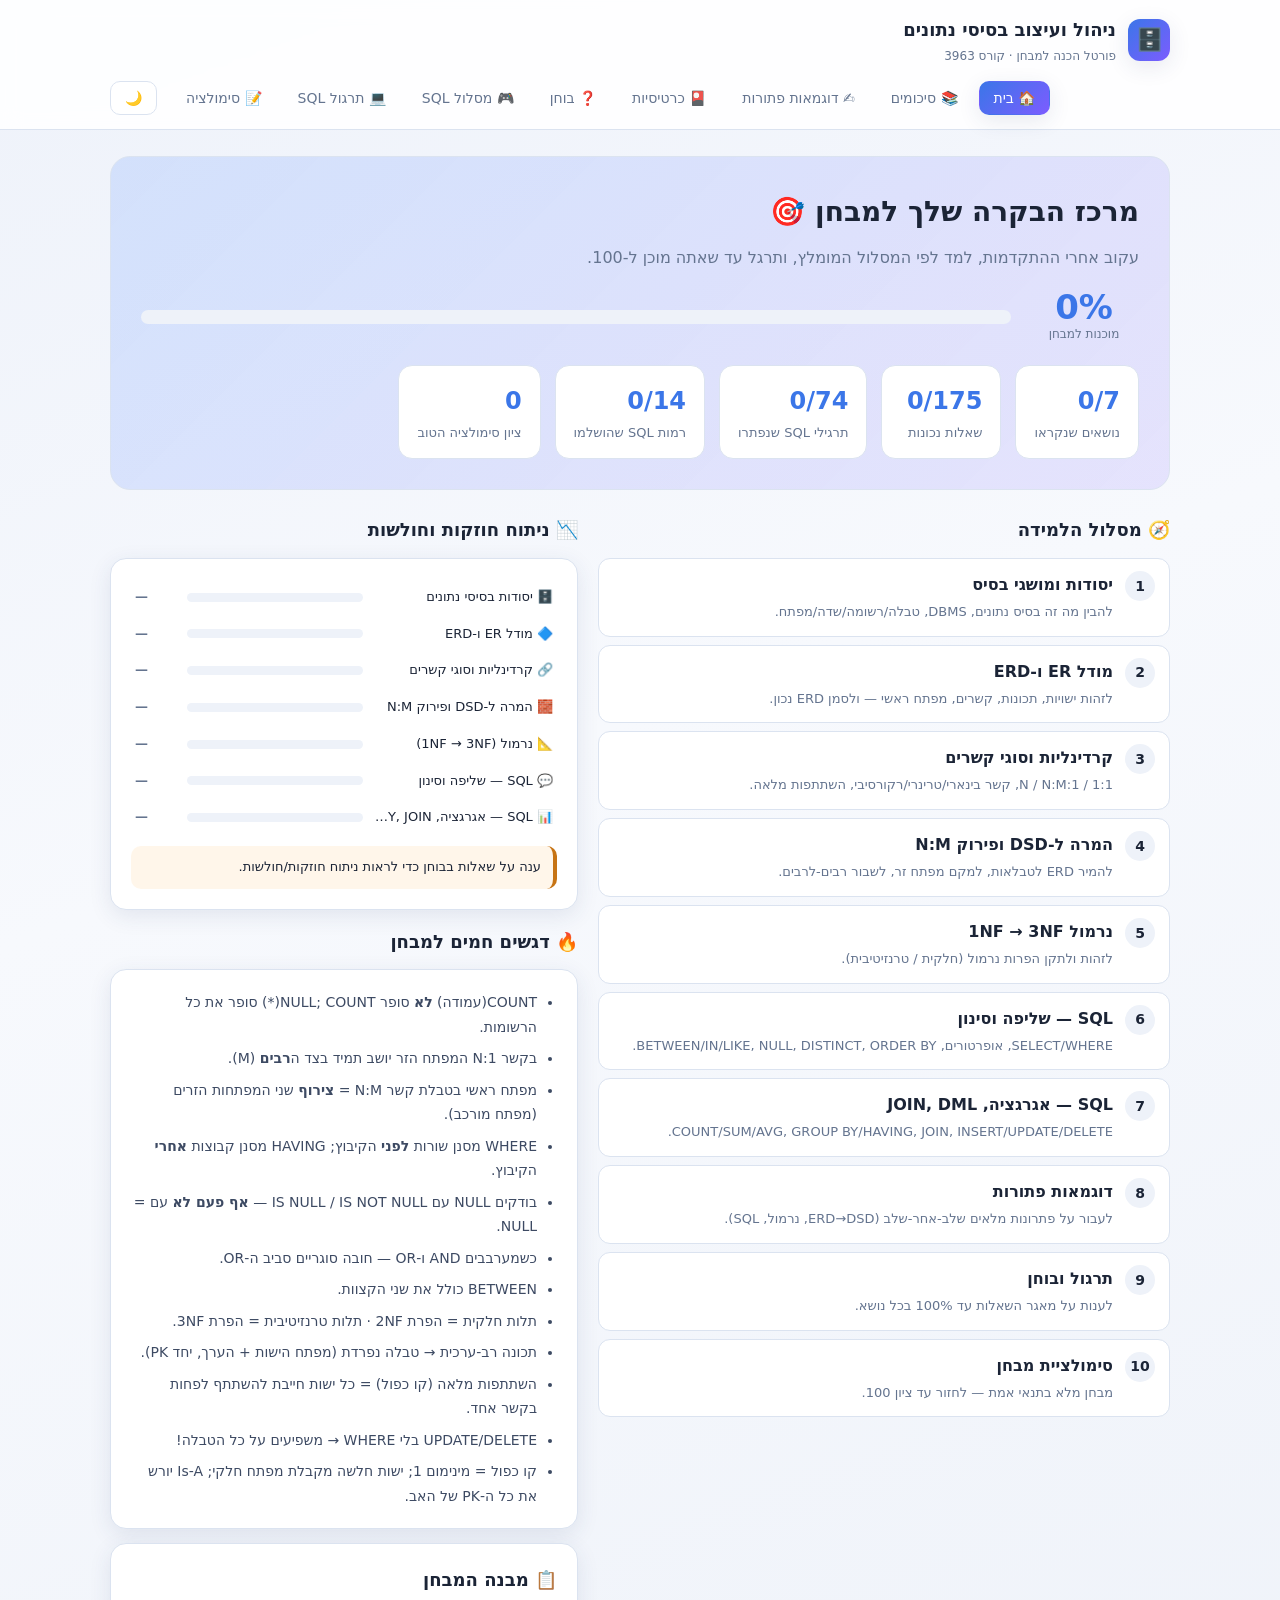
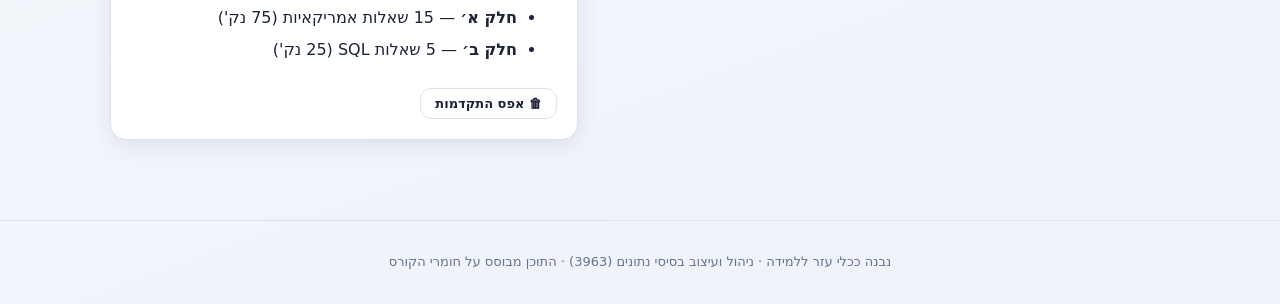
==== index.html @ 431b541e "הצגת פתרונות SQL חלופיים תקינים בכל מסך (תרגול, מסלול-למידה, בחינת רמה, וסימולציית מבחן)" ====
﻿<!DOCTYPE html>
<html lang="he" dir="rtl">
<head>
  <meta charset="UTF-8">
  <meta name="viewport" content="width=device-width, initial-scale=1.0">
  <title>פורטל מבחן · ניהול ועיצוב בסיסי נתונים</title>
  <link rel="stylesheet" href="css/styles.css?v=16">
</head>
<body>

<header class="top">
  <div class="top-inner">
    <div class="brand">
      <div class="logo">🗄️</div>
      <div>
        <h1>ניהול ועיצוב בסיסי נתונים</h1>
        <p>פורטל הכנה למבחן · קורס 3963</p>
      </div>
    </div>
    <nav class="tabs">
      <button data-view="home" class="active">🏠 בית</button>
      <button data-view="topics">📚 סיכומים</button>
      <button data-view="examples">✍️ דוגמאות פתורות</button>
      <button data-view="flashcards">🎴 כרטיסיות</button>
      <button data-view="quiz">❓ בוחן</button>
      <button data-view="sqllevels">🎮 מסלול SQL</button>
      <button data-view="sql">💻 תרגול SQL</button>
      <button data-view="exam">📝 סימולציה</button>
    </nav>
    <button class="theme-btn" id="themeBtn" title="החלף ערכת נושא">🌙</button>
  </div>
</header>

<main>

  <!-- ============ בית ============ -->
  <section id="view-home" class="view active">
    <div class="hero">
      <h2>מרכז הבקרה שלך למבחן 🎯</h2>
      <p>עקוב אחרי ההתקדמות, למד לפי המסלול המומלץ, ותרגל עד שאתה מוכן ל-100.</p>
      <div class="ready-wrap">
        <div class="ready-num"><span id="readyPct">0%</span><small>מוכנות למבחן</small></div>
        <div class="ready-bar"><i id="readyBar"></i></div>
      </div>
      <div class="stat-row">
        <div class="stat"><div class="num" id="statTopics">0</div><div class="lbl">נושאים שנקראו</div></div>
        <div class="stat"><div class="num" id="statQuiz">0</div><div class="lbl">שאלות נכונות</div></div>
        <div class="stat"><div class="num" id="statSql">0</div><div class="lbl">תרגילי SQL שנפתרו</div></div>
        <div class="stat"><div class="num" id="statLevels">0</div><div class="lbl">רמות SQL שהושלמו</div></div>
        <div class="stat"><div class="num" id="statExam">0</div><div class="lbl">ציון סימולציה הטוב</div></div>
      </div>
    </div>

    <div class="home-grid">
      <div>
        <h3 class="sec-h">🧭 מסלול הלמידה</h3>
        <div id="pathList" class="path-list"></div>
      </div>
      <div>
        <h3 class="sec-h">📉 ניתוח חוזקות וחולשות</h3>
        <div class="card" id="weakTopics"></div>
        <h3 class="sec-h" style="margin-top:16px">🔥 דגשים חמים למבחן</h3>
        <div class="card"><ul id="tipsList" class="tips"></ul></div>
        <div class="card" style="margin-top:14px">
          <h3 style="margin:0 0 8px">📋 מבנה המבחן</h3>
          <ul class="exam-struct">
            <li><b>חלק א׳</b> — 15 שאלות אמריקאיות (75 נק')</li>
            <li><b>חלק ב׳</b> — 5 שאלות SQL (25 נק')</li>
          </ul>
          <button class="btn ghost small" id="resetProg" style="margin-top:8px">🗑 אפס התקדמות</button>
        </div>
      </div>
    </div>
  </section>

  <!-- ============ סיכומים ============ -->
  <section id="view-topics" class="view">
    <h2 class="view-title">📚 סיכומי נושאים</h2>
    <p class="subtitle">בחרו נושא לקריאה ממוקדת. שימו לב לתיבות "🎯 דגשים למבחן".</p>
    <div class="topic-nav" id="topicNav"></div>
    <div class="topic-body" id="topicBody"></div>
  </section>

  <!-- ============ דוגמאות פתורות ============ -->
  <section id="view-examples" class="view">
    <h2 class="view-title">✍️ דוגמאות פתורות — שלב אחר שלב</h2>
    <p class="subtitle">פתרונות מלאים לנושאים הקשים: המרת ERD ל-DSD, נרמול, ובניית שאילתת SQL.</p>
    <div id="examplesBody"></div>
  </section>

  <!-- ============ כרטיסיות ============ -->
  <section id="view-flashcards" class="view">
    <h2 class="view-title">🎴 כרטיסיות זיכרון</h2>
    <p class="subtitle">לחצו על הכרטיס כדי להפוך אותו. מצוין לחזרה מהירה לפני המבחן.</p>
    <div class="fc-controls">
      <button class="btn ghost small" id="fcPrev">→ הקודם</button>
      <span id="fcCounter" style="font-weight:700"></span>
      <button class="btn ghost small" id="fcNext">הבא ←</button>
      <button class="btn small" id="fcShuffle">🔀 ערבב</button>
      <button class="btn ghost small" id="fcMode">🔁 רק מה שעוד לא ידוע</button>
    </div>
    <div class="flashcard">
      <div class="fc-inner" id="fcInner">
        <div class="fc-face fc-front"><div class="tag">מושג <span id="fcKnownBadge" class="fc-badge">✓ ידוע</span></div><div class="txt" id="fcFrontTxt"></div><div class="fc-hint">לחצו להצגת ההסבר</div></div>
        <div class="fc-face fc-back"><div class="tag">הסבר</div><div class="txt" id="fcBackTxt"></div></div>
      </div>
    </div>
    <div class="fc-actions">
      <button class="btn small" id="fcKnow" style="background:linear-gradient(135deg,var(--good),#1ba273)">✓ ידעתי</button>
      <button class="btn ghost small" id="fcDontKnow">✗ עוד לא — הצג שוב בקרוב</button>
    </div>
  </section>

  <!-- ============ בוחן ============ -->
  <section id="view-quiz" class="view">
    <h2 class="view-title">❓ בוחן אמריקאי</h2>
    <p class="subtitle">מאגר של עשרות שאלות. סננו לפי נושא, בחרו תשובה וקבלו הסבר מיידי.</p>
    <div class="topic-nav" id="quizFilters"></div>
    <div id="quizResult"></div>
    <div id="quizBody"></div>
    <div class="scorebar">
      <span id="quizScore" style="font-weight:700"></span>
      <button class="btn ghost small" id="quizRestart">🔄 אתחל בוחן</button>
    </div>
  </section>

  <!-- ============ מסלול SQL מדורג ============ -->
  <section id="view-sqllevels" class="view">
    <h2 class="view-title">🎮 מסלול SQL מדורג</h2>
    <p class="subtitle">14 רמות ננעלות — כל רמה עם שיעור קצר והרבה תרגול. פותרים הכל, פותחים את הבאה. כך החומר ישב לך לעומק.</p>
    <div class="levels-topbar">
      <span id="levelsProgress"></span>
      <div class="levels-progbar"><i id="levelsProgBar"></i></div>
    </div>
    <div id="levelsGrid" class="levels-grid"></div>
    <div id="levelDetail" class="hidden"></div>
  </section>

  <!-- ============ תרגול SQL ============ -->
  <section id="view-sql" class="view">
    <h2 class="view-title">💻 מגרש תרגול SQL</h2>
    <p class="subtitle">כתבו שאילתה, הריצו על בסיס נתונים אמיתי, ובדקו אוטומטית מול הפתרון.</p>
    <div class="topic-nav" id="sqlFilters" style="margin-bottom:14px"></div>
    <div class="sql-layout">
      <aside class="sql-side">
        <h4>בחר שאלה</h4>
        <div id="sqlQList"></div>
        <h4 style="margin-top:16px">טבלאות זמינות</h4>
        <div class="tbl-list" id="tblList"></div>
      </aside>
      <div class="sql-main">
        <div class="prompt-box">
          <div class="q-title" id="sqlPromptTitle"></div>
          <div id="sqlPromptText"></div>
          <div id="sqlTablePreview"></div>
        </div>
        <textarea id="sqlInput" placeholder="-- כתבו כאן את השאילתה שלכם&#10;SELECT * FROM Students;" spellcheck="false"></textarea>
        <div class="sql-actions">
          <button class="btn" id="sqlRun" title="Ctrl+Enter">▶ הרץ</button>
          <button class="btn" id="sqlCheck" style="background:linear-gradient(135deg,var(--good),#1ba273)">✓ בדוק תשובה</button>
          <button class="btn ghost small" id="sqlExpectBtn">🎯 תוצאה רצויה</button>
          <button class="btn ghost small" id="sqlHintBtn">💡 רמז</button>
          <button class="btn ghost small" id="sqlSolBtn">👁 הצג פתרון</button>
          <button class="btn ghost small" id="sqlReset">🗑 נקה</button>
        </div>
        <div class="kbd-hint">⌨ Ctrl+Enter — הרצה מהירה</div>
        <div id="sqlHint" style="color:var(--warn);font-size:14px"></div>
        <div id="sqlLint"></div>
        <div class="feedback" id="sqlFeedback"></div>
        <pre class="sol-box" id="sqlSolution"></pre>
        <div class="alt-sol" id="sqlAltSolutions"></div>
        <div class="result-wrap" id="sqlResult"></div>
        <div class="engine-status" id="engineStatus"></div>
      </div>
    </div>
  </section>

  <!-- ============ סימולציה ============ -->
  <section id="view-exam" class="view">
    <h2 class="view-title">📝 סימולציית מבחן מלאה</h2>
    <div id="examIntro">
      <p class="subtitle" style="text-align:center">שמונה מבחנים מלאים בתנאי אמת — אין משוב תוך כדי, הציון וההסברים מוצגים בסיום.</p>
      <div class="exam-pick">
        <div class="card">
          <h3>📄 מבחן לדוגמה 1</h3>
          <p>המבחן הרשמי לדוגמה מהקורס.<br>15 שאלות אמריקאיות (75 נק') + 5 שאלות SQL (25 נק').</p>
          <button class="btn" id="examStart1">🚀 התחל מבחן 1</button>
        </div>
        <div class="card">
          <h3>📄 מבחן תרגול 2</h3>
          <p>מבחן התרגול הנוסף שקיבלתם.<br>17 שאלות אמריקאיות + 5 שאלות SQL (ציון מנורמל ל-100).</p>
          <button class="btn" id="examStart2">🚀 התחל מבחן 2</button>
        </div>
        <div class="card">
          <h3>📄 מבחן תרגול 3</h3>
          <p>מבחן נוסף במתכונת המבחן האמיתי — תרחישים חדשים.<br>15 שאלות אמריקאיות (75 נק') + 5 שאלות SQL (25 נק').</p>
          <button class="btn" id="examStart3">🚀 התחל מבחן 3</button>
        </div>
        <div class="card">
          <h3>📄 מבחן תרגול 4</h3>
          <p>מבחן רביעי במתכונת המבחן האמיתי — תרחישים חדשים.<br>15 שאלות אמריקאיות (75 נק') + 5 שאלות SQL (25 נק').</p>
          <button class="btn" id="examStart4">🚀 התחל מבחן 4</button>
        </div>
        <div class="card">
          <h3>📄 מבחן תרגול 5</h3>
          <p>מבחן חמישי במתכונת המבחן האמיתי — תרחישים חדשים.<br>15 שאלות אמריקאיות (75 נק') + 5 שאלות SQL (25 נק').</p>
          <button class="btn" id="examStart5">🚀 התחל מבחן 5</button>
        </div>
        <div class="card">
          <h3>📄 מבחן תרגול 6</h3>
          <p>מבחן שישי במתכונת המבחן האמיתי — תרחישים חדשים.<br>15 שאלות אמריקאיות (75 נק') + 5 שאלות SQL (25 נק').</p>
          <button class="btn" id="examStart6">🚀 התחל מבחן 6</button>
        </div>
        <div class="card">
          <h3>📄 מבחן תרגול 7</h3>
          <p>מבחן שביעי במתכונת המבחן האמיתי — תרחישים חדשים.<br>15 שאלות אמריקאיות (75 נק') + 5 שאלות SQL (25 נק').</p>
          <button class="btn" id="examStart7">🚀 התחל מבחן 7</button>
        </div>
        <div class="card">
          <h3>📄 מבחן תרגול 8</h3>
          <p>מבחן שמיני במתכונת המבחן האמיתי — תרחישים חדשים.<br>15 שאלות אמריקאיות (75 נק') + 5 שאלות SQL (25 נק').</p>
          <button class="btn" id="examStart8">🚀 התחל מבחן 8</button>
        </div>
      </div>
    </div>
    <div id="examRun" class="hidden">
      <div class="scorebar" style="position:sticky;top:72px;margin:0 0 18px;border-radius:14px;border:1px solid var(--line)">
        <span>⏱ זמן: <span class="exam-timer" id="examTimer">00:00</span></span>
        <button class="btn small" id="examFinishBtn">סיים והצג ציון</button>
        <button class="btn ghost small hidden" id="examRestartBtn">↺ מבחן חדש</button>
      </div>
      <div id="examResult"></div>
      <div id="examBody"></div>
    </div>
  </section>

</main>

<footer>נבנה ככלי עזר ללמידה · ניהול ועיצוב בסיסי נתונים (3963) · התוכן מבוסס על חומרי הקורס</footer>

<script src="js/content.js?v=16"></script>
<script src="js/questions.js?v=16"></script>
<script src="js/sqldata.js?v=16"></script>
<script src="js/sqllevels.js?v=16"></script>
<script src="js/app.js?v=16"></script>
</body>
</html>
---- css/styles.css ----
/* ---------- ערכת נושא בהירה (ברירת מחדל) ---------- */
:root{
  --page-bg:linear-gradient(160deg,#eef2fa,#f7f9fd 40%,#eef2f9);
  --bg:#f4f6fb; --bg2:#e9edf6; --card:#ffffff; --card2:#eef2f9;
  --ink:#1b2436; --ink2:#3d4a63; --muted:#64748f; --line:#dbe3f0;
  --accent:#3b76e8; --accent2:#7c5cff; --good:#0d9e6f; --bad:#e5484d; --warn:#c77414;
  --code-bg:#0f1729; --glass:rgba(255,255,255,.88);
  --shadow:0 6px 22px rgba(40,60,110,.10);
  --radius:16px;
}
/* ---------- ערכת נושא כהה ---------- */
html[data-theme="dark"]{
  --page-bg:linear-gradient(160deg,#0c1326,#0f1729 40%,#121a33);
  --bg:#0f1729; --bg2:#16213e; --card:#1c2742; --card2:#243150;
  --ink:#e8eefc; --ink2:#d6e0f5; --muted:#9fb0d0; --line:#2c3a5e;
  --accent:#4f8cff; --accent2:#7c5cff; --good:#23c98b; --bad:#ff5d6c; --warn:#ffb454;
  --code-bg:#0b1322; --glass:rgba(15,23,41,.88);
  --shadow:0 10px 30px rgba(0,0,0,.35);
}
*{box-sizing:border-box}
html,body{margin:0;padding:0}
body{
  font-family:"Segoe UI","Assistant","Rubik",system-ui,Arial,sans-serif;
  background:var(--page-bg);
  color:var(--ink); direction:rtl; min-height:100vh; line-height:1.75;
  transition:background .25s,color .25s;
}
a{color:var(--accent);text-decoration:none}

/* ---------- Header ---------- */
header.top{
  position:sticky;top:0;z-index:50;
  background:var(--glass);backdrop-filter:blur(10px);
  border-bottom:1px solid var(--line);
}
.top-inner{max-width:1100px;margin:0 auto;padding:14px 20px;display:flex;align-items:center;gap:14px;flex-wrap:wrap}
.brand{display:flex;align-items:center;gap:12px}
.brand .logo{width:42px;height:42px;border-radius:12px;background:linear-gradient(135deg,var(--accent),var(--accent2));
  display:grid;place-items:center;font-size:22px;box-shadow:var(--shadow)}
.brand h1{font-size:18px;margin:0;font-weight:700}
.brand p{margin:0;font-size:12px;color:var(--muted)}
nav.tabs{display:flex;gap:6px;flex-wrap:wrap;margin-inline-start:auto}
nav.tabs button{
  background:transparent;border:1px solid transparent;color:var(--muted);
  padding:8px 14px;border-radius:10px;cursor:pointer;font-size:14px;font-family:inherit;transition:.15s;
}
nav.tabs button:hover{color:var(--ink);background:var(--card)}
nav.tabs button.active{color:#fff;background:linear-gradient(135deg,var(--accent),var(--accent2));box-shadow:var(--shadow)}

/* ---------- Layout ---------- */
main{max-width:1100px;margin:0 auto;padding:26px 20px 80px}
.view{display:none;animation:fade .25s ease}
.view.active{display:block}
@keyframes fade{from{opacity:0;transform:translateY(6px)}to{opacity:1;transform:none}}
h2.view-title{font-size:26px;margin:0 0 6px}
.subtitle{color:var(--muted);margin:0 0 22px}

.grid{display:grid;gap:16px}
.grid.cards{grid-template-columns:repeat(auto-fill,minmax(250px,1fr))}
.card{background:var(--card);border:1px solid var(--line);border-radius:var(--radius);padding:20px;box-shadow:var(--shadow)}
.card h3{margin:0 0 8px;font-size:18px}

/* ---------- Home ---------- */
.hero{background:linear-gradient(135deg,rgba(79,140,255,.18),rgba(124,92,255,.14));
  border:1px solid var(--line);border-radius:20px;padding:30px;margin-bottom:24px}
.hero h2{margin:0 0 8px;font-size:28px}
.hero p{margin:0;color:var(--muted);max-width:680px}
.stat-row{display:flex;gap:14px;flex-wrap:wrap;margin-top:20px}
.stat{background:var(--card);border:1px solid var(--line);border-radius:14px;padding:14px 18px;min-width:120px}
.stat .num{font-size:24px;font-weight:800;color:var(--accent)}
.stat .lbl{font-size:13px;color:var(--muted)}
.home-card{cursor:pointer;transition:.18s;display:flex;gap:14px;align-items:flex-start}
.home-card:hover{transform:translateY(-3px);border-color:var(--accent)}
.home-card .ic{font-size:30px;line-height:1}
.exam-struct{margin-top:8px}
.exam-struct li{margin:4px 0}

/* ---------- Topic content ---------- */
.topic-nav{display:flex;gap:8px;flex-wrap:wrap;margin-bottom:20px}
.topic-nav button{background:var(--card);border:1px solid var(--line);color:var(--ink);
  padding:9px 14px;border-radius:10px;cursor:pointer;font-family:inherit;font-size:14px;transition:.15s}
.topic-nav button:hover{border-color:var(--accent)}
.topic-nav button.active{background:linear-gradient(135deg,var(--accent),var(--accent2));color:#fff;border-color:transparent}
.topic-body section{background:var(--card);border:1px solid var(--line);border-radius:var(--radius);
  padding:22px 24px;margin-bottom:16px;box-shadow:var(--shadow)}
.topic-body h3{margin:0 0 12px;font-size:20px;color:var(--ink);border-inline-start:4px solid var(--accent);padding-inline-start:12px}
.topic-body p,.topic-body li{color:var(--ink2)}
.topic-body ul,.topic-body ol{margin:8px 0;padding-inline-start:22px}
.topic-body code{background:var(--code-bg);padding:2px 7px;border-radius:6px;font-family:Consolas,monospace;font-size:14px;color:#7fd1ff;direction:ltr;display:inline-block}
.topic-body pre{background:var(--code-bg);border:1px solid var(--line);border-radius:12px;padding:14px 16px;
  overflow-x:auto;direction:ltr;text-align:left;font-family:Consolas,monospace;font-size:14px;color:#cfe3ff;line-height:1.6}
.callout{background:rgba(79,140,255,.12);border-inline-start:4px solid var(--accent);padding:12px 14px;border-radius:10px;margin:12px 0}
.callout.warn{background:rgba(255,180,84,.12);border-inline-start-color:var(--warn)}
table.mini{width:100%;border-collapse:collapse;margin:10px 0}
table.mini th,table.mini td{border:1px solid var(--line);padding:8px 12px;text-align:right}
table.mini th{background:var(--card2);color:var(--ink)}

/* ---------- Flashcards ---------- */
.fc-controls{display:flex;align-items:center;gap:12px;justify-content:center;margin-bottom:18px;flex-wrap:wrap}
.flashcard{perspective:1200px;max-width:560px;margin:0 auto;height:280px}
.fc-inner{position:relative;width:100%;height:100%;transform-style:preserve-3d;transition:transform .5s;cursor:pointer}
.fc-inner.flipped{transform:rotateY(180deg)}
.fc-face{position:absolute;inset:0;backface-visibility:hidden;border-radius:20px;padding:30px;
  display:flex;flex-direction:column;align-items:center;justify-content:center;text-align:center;box-shadow:var(--shadow)}
.fc-front{background:linear-gradient(135deg,var(--card2),var(--card));border:1px solid var(--line)}
.fc-back{background:linear-gradient(135deg,rgba(35,201,139,.18),var(--card));border:1px solid var(--good);transform:rotateY(180deg)}
.fc-face .tag{font-size:13px;color:var(--muted);margin-bottom:10px}
.fc-face .txt{font-size:20px;font-weight:600}
.fc-hint{color:var(--muted);font-size:13px;margin-top:auto}

/* ---------- Buttons ---------- */
.btn{background:linear-gradient(135deg,var(--accent),var(--accent2));color:#fff;border:none;
  padding:11px 20px;border-radius:11px;cursor:pointer;font-family:inherit;font-size:15px;font-weight:600;transition:.15s;box-shadow:var(--shadow)}
.btn:hover{filter:brightness(1.1)}
.btn:disabled{opacity:.5;cursor:not-allowed}
.btn.ghost{background:var(--card);border:1px solid var(--line);color:var(--ink);box-shadow:none}
.btn.ghost:hover{border-color:var(--accent)}
.btn.small{padding:7px 14px;font-size:13px}

/* ---------- Quiz ---------- */
.quiz-q{background:var(--card);border:1px solid var(--line);border-radius:var(--radius);padding:22px;margin-bottom:16px;box-shadow:var(--shadow)}
.quiz-q .qnum{color:var(--accent);font-weight:700;font-size:14px}
.quiz-q .qtext{font-size:17px;font-weight:600;margin:6px 0 14px}
.opt{display:block;width:100%;text-align:right;background:var(--card2);border:1.5px solid var(--line);
  color:var(--ink);padding:12px 16px;border-radius:11px;margin:8px 0;cursor:pointer;font-family:inherit;font-size:15px;transition:.12s}
.opt:hover{border-color:var(--accent)}
.opt.selected{border-color:var(--accent);background:rgba(79,140,255,.15)}
.opt.correct{border-color:var(--good);background:rgba(35,201,139,.18)}
.opt.wrong{border-color:var(--bad);background:rgba(255,93,108,.16)}
.opt .mark{display:inline-grid;place-items:center;width:26px;height:26px;border-radius:50%;
  background:var(--card);border:1.5px solid var(--line);font-size:13px;font-weight:800;
  margin-inline-end:10px;vertical-align:middle;color:var(--muted);transition:.12s}
.opt:hover .mark{border-color:var(--accent);color:var(--accent)}
.opt.correct .mark{background:var(--good);border-color:var(--good);color:#fff}
.opt.wrong .mark{background:var(--bad);border-color:var(--bad);color:#fff}
.explain{margin-top:12px;padding:12px 14px;border-radius:10px;background:rgba(124,92,255,.12);
  border-inline-start:4px solid var(--accent2);font-size:14px;display:none}
.explain.show{display:block}
.scorebar{position:sticky;bottom:0;background:var(--glass);backdrop-filter:blur(8px);
  border-top:1px solid var(--line);padding:14px 20px;display:flex;align-items:center;gap:16px;justify-content:center;flex-wrap:wrap;margin:0 -20px -80px;border-radius:16px 16px 0 0}
.result-banner{text-align:center;padding:26px;border-radius:18px;margin-bottom:20px;font-size:20px;font-weight:700}
.result-banner.pass{background:rgba(35,201,139,.16);border:1px solid var(--good)}
.result-banner.fail{background:rgba(255,180,84,.14);border:1px solid var(--warn)}

/* ---------- SQL Playground ---------- */
.sql-layout{display:grid;grid-template-columns:300px 1fr;gap:18px}
@media(max-width:820px){.sql-layout{grid-template-columns:1fr}}
.sql-side{background:var(--card);border:1px solid var(--line);border-radius:var(--radius);padding:16px;height:fit-content}
.sql-side h4{margin:0 0 10px;font-size:15px}
.q-pick{display:block;width:100%;text-align:right;background:var(--card2);border:1px solid var(--line);color:var(--ink);
  padding:10px 12px;border-radius:9px;margin:6px 0;cursor:pointer;font-family:inherit;font-size:13px;transition:.12s}
.q-pick:hover{border-color:var(--accent)}
.q-pick.active{border-color:var(--accent);background:rgba(79,140,255,.15)}
.q-pick.done{border-color:var(--good)}
.q-pick .badge{font-size:11px;color:var(--muted)}
.tbl-list{font-size:13px;color:var(--muted);direction:ltr;text-align:left}
.tbl-list div{padding:3px 0;border-bottom:1px dashed var(--line)}
.tbl-list b{color:#7fd1ff}
.sql-main{display:flex;flex-direction:column;gap:14px}
.prompt-box{background:var(--card);border:1px solid var(--line);border-radius:var(--radius);padding:18px}
.prompt-box .q-title{color:var(--accent);font-weight:700;font-size:14px;margin-bottom:6px}
.editor-wrap{position:relative}
textarea#sqlInput{width:100%;min-height:150px;background:var(--code-bg);color:#cfe3ff;border:1px solid var(--line);
  border-radius:12px;padding:14px;font-family:Consolas,monospace;font-size:15px;direction:ltr;text-align:left;resize:vertical;line-height:1.6}
.sql-actions{display:flex;gap:10px;flex-wrap:wrap}
.feedback{padding:12px 16px;border-radius:11px;font-weight:600;display:none}
.feedback.show{display:block}
.feedback.ok{background:rgba(35,201,139,.16);border:1px solid var(--good)}
.feedback.err{background:rgba(255,93,108,.14);border:1px solid var(--bad)}
.feedback.info{background:rgba(255,180,84,.12);border:1px solid var(--warn)}
.result-table{width:100%;border-collapse:collapse;direction:ltr;font-family:Consolas,monospace;font-size:13px;overflow:auto;display:block}
.result-table th,.result-table td{border:1px solid var(--line);padding:6px 10px;text-align:left;white-space:nowrap}
.result-table th{background:var(--card2);position:sticky;top:0}
.result-table tbody tr:nth-child(even){background:var(--card2)}
.result-wrap{background:var(--card);border:1px solid var(--line);border-radius:var(--radius);padding:16px;max-height:360px;overflow:auto}
.result-wrap h4{margin:0 0 10px}
.sol-box{background:var(--code-bg);border:1px solid var(--line);border-radius:10px;padding:12px;direction:ltr;text-align:left;
  font-family:Consolas,monospace;font-size:14px;color:#9fe6c2;white-space:pre-wrap;display:none}
.sol-box.show{display:block}
.alt-sol{display:none;margin-top:8px}
.alt-sol.show{display:block}
.alt-sol-label{font-size:13px;color:var(--accent2);font-weight:700;margin:4px 0 6px}
.alt-sol-pre{background:var(--code-bg);border:1px dashed var(--line);border-radius:10px;padding:10px 12px;margin:0 0 8px;
  direction:ltr;text-align:left;font-family:Consolas,monospace;font-size:13.5px;color:#9fe6c2;white-space:pre-wrap}
.engine-status{font-size:12px;color:var(--muted);text-align:center;margin-top:8px}

/* ---------- Exam sim ---------- */
.exam-timer{font-variant-numeric:tabular-nums;font-weight:800;font-size:18px;color:var(--warn)}
.progress{height:8px;background:var(--card2);border-radius:99px;overflow:hidden;margin:10px 0}
.progress > i{display:block;height:100%;background:linear-gradient(90deg,var(--accent),var(--accent2));width:0;transition:width .3s}

footer{text-align:center;color:var(--muted);font-size:13px;padding:30px 20px;border-top:1px solid var(--line)}
.hidden{display:none!important}

/* ---------- לוח מחוונים ---------- */
.ready-wrap{display:flex;align-items:center;gap:18px;margin-top:18px;flex-wrap:wrap}
.ready-num{display:flex;flex-direction:column;align-items:center;min-width:110px}
.ready-num span{font-size:34px;font-weight:900;color:var(--accent);line-height:1}
.ready-num small{color:var(--muted);font-size:12px}
.ready-bar{flex:1;min-width:180px;height:14px;background:var(--card2);border-radius:99px;overflow:hidden}
.ready-bar > i{display:block;height:100%;width:0;background:linear-gradient(90deg,var(--accent),var(--good));transition:width .6s}
.home-grid{display:grid;grid-template-columns:1.1fr .9fr;gap:20px}
@media(max-width:820px){.home-grid{grid-template-columns:1fr}}
.sec-h{font-size:18px;margin:0 0 12px}
.path-list{display:flex;flex-direction:column;gap:8px}
.path-item{display:flex;gap:12px;align-items:flex-start;background:var(--card);border:1px solid var(--line);
  border-radius:12px;padding:12px 14px;cursor:pointer;transition:.15s}
.path-item:hover{border-color:var(--accent);transform:translateX(-3px)}
.path-item.done{border-color:var(--good);background:rgba(35,201,139,.08)}
.path-n{width:30px;height:30px;flex-shrink:0;border-radius:50%;background:var(--card2);display:grid;place-items:center;font-weight:800;font-size:14px}
.path-item.done .path-n{background:var(--good);color:#062}
.path-goal{color:var(--muted);font-size:13px;margin-top:2px}
.tips{margin:0;padding-inline-start:20px;display:flex;flex-direction:column;gap:7px}
.tips li{font-size:14px;color:var(--ink2)}

/* ---------- דוגמאות פתורות ---------- */
.wex{margin-bottom:18px}
.wex-steps{counter-reset:st;list-style:none;padding:0;margin:8px 0 0}
.wex-steps li{position:relative;padding:0 44px 18px 0;border-inline-start:2px dashed var(--line);margin-inline-start:16px}
.wex-steps li:last-child{border-inline-start:2px solid transparent}
.wex-steps li::before{counter-increment:st;content:counter(st);position:absolute;right:-16px;top:0;
  width:30px;height:30px;border-radius:50%;background:linear-gradient(135deg,var(--accent),var(--accent2));
  color:#fff;display:grid;place-items:center;font-weight:800;font-size:14px}
.wex-h{font-weight:700;font-size:16px;margin-bottom:6px;color:var(--ink)}
.wex-c p,.wex-c li{color:var(--ink2)}
.wex-c pre{background:var(--code-bg);border:1px solid var(--line);border-radius:10px;padding:12px 14px;
  overflow-x:auto;direction:ltr;text-align:left;font-family:Consolas,monospace;font-size:14px;color:#cfe3ff;line-height:1.6}
.wex-c u{text-decoration:underline;color:#7fd1ff}
.wex-c .callout{background:rgba(79,140,255,.12);border-inline-start:4px solid var(--accent);padding:10px 12px;border-radius:10px;margin:10px 0}
.wex-c .callout.warn{background:rgba(255,180,84,.12);border-inline-start-color:var(--warn)}

/* ---------- תגית נושא בבוחן ---------- */
.qtopic{float:left;font-size:11px;color:var(--muted);background:var(--card2);padding:2px 8px;border-radius:8px;font-weight:500}

/* ---------- ניתוח חוזקות/חולשות ---------- */
.weak-row{display:flex;align-items:center;gap:10px;padding:7px 4px;border-radius:9px;cursor:pointer;transition:.12s}
.weak-row:hover{background:var(--card2)}
.weak-name{flex-shrink:0;width:180px;font-size:13px;white-space:nowrap;overflow:hidden;text-overflow:ellipsis}
.weak-bar{flex:1;height:9px;background:var(--card2);border-radius:99px;overflow:hidden}
.weak-bar > i{display:block;height:100%;border-radius:99px;transition:width .4s;background:var(--line)}
.weak-bar > i.good{background:var(--good)}
.weak-bar > i.mid{background:var(--warn)}
.weak-bar > i.low{background:var(--bad)}
.weak-pct{width:42px;text-align:left;font-size:13px;font-weight:700;color:var(--muted)}
.weak-tip{margin-top:10px;padding:10px 12px;border-radius:10px;background:rgba(255,180,84,.12);
  border-inline-start:4px solid var(--warn);font-size:13px}
.weak-tip.good-tip{background:rgba(35,201,139,.12);border-inline-start-color:var(--good)}

/* ---------- כרטיסיות חכמות ---------- */
.fc-actions{display:flex;gap:10px;justify-content:center;margin-top:16px}
.fc-badge{display:none;background:rgba(35,201,139,.2);color:var(--good);font-size:11px;
  padding:2px 8px;border-radius:8px;margin-inline-start:6px}
.fc-known{color:var(--muted);font-weight:400;font-size:12px}
#fcMode.active{background:linear-gradient(135deg,var(--accent),var(--accent2));color:#fff;border-color:transparent}

/* ---------- מורה SQL חכם ---------- */
.lint-item{background:rgba(255,180,84,.12);border-inline-start:4px solid var(--warn);
  padding:9px 12px;border-radius:9px;margin:6px 0;font-size:14px}
.lint-item.tip{background:rgba(79,140,255,.1);border-inline-start-color:var(--accent)}
.expect-h{color:var(--warn);margin:16px 0 8px}
.kbd-hint{color:var(--muted);font-size:12px;margin-top:-6px}

/* ---------- נגישות ומיקוד ---------- */
button:focus-visible,textarea:focus-visible{outline:2px solid var(--accent);outline-offset:2px}
textarea#sqlInput:focus{border-color:var(--accent)}

/* ---------- מתג ערכת נושא ---------- */
.theme-btn{background:var(--card);border:1px solid var(--line);color:var(--ink);
  padding:8px 14px;border-radius:10px;cursor:pointer;font-family:inherit;font-size:14px;transition:.15s}
.theme-btn:hover{border-color:var(--accent)}

/* ---------- תצוגת הטבלה הרלוונטית לשאלה (קומפקטית, כמו במבחן) ---------- */
.tbl-preview{background:var(--card2);border:1px dashed var(--line);border-radius:12px;padding:10px 12px;margin:10px 0 6px}
.tbl-preview-head{display:flex;align-items:center;justify-content:space-between;gap:8px;margin-bottom:6px;flex-wrap:wrap}
.tbl-preview-lbl{font-size:13px;font-weight:700;color:var(--accent)}
.tbl-data-btn{background:transparent;border:1px solid var(--line);color:var(--muted);font-size:12px;
  padding:3px 10px;border-radius:8px;cursor:pointer;font-family:inherit;transition:.12s}
.tbl-data-btn:hover{border-color:var(--accent);color:var(--accent)}
.tbl-line{font-family:Consolas,monospace;direction:ltr;text-align:left;background:var(--code-bg);color:#cfe3ff;
  padding:7px 12px;border-radius:8px;margin:4px 0;font-size:13.5px;overflow-x:auto;white-space:nowrap}
.tbl-line b{color:#7fd1ff}
.tbl-data{margin-top:8px}
.tbl-one{margin-bottom:12px}
.tbl-one:last-child{margin-bottom:0}
.tbl-one-name{font-family:Consolas,monospace;font-weight:700;color:#7fd1ff;direction:ltr;text-align:left;
  font-size:13px;margin-bottom:5px;background:var(--code-bg);display:inline-block;padding:2px 10px;border-radius:6px}
.tbl-one .result-table{width:auto;font-size:12px}
.tbl-more{font-size:11px;color:var(--muted);margin-top:4px;direction:ltr;text-align:left}

/* ---------- מסלול SQL מדורג ---------- */
.levels-topbar{display:flex;align-items:center;gap:14px;margin-bottom:18px;flex-wrap:wrap}
.levels-progbar{flex:1;min-width:160px;height:12px;background:var(--card2);border-radius:99px;overflow:hidden}
.levels-progbar > i{display:block;height:100%;width:0;background:linear-gradient(90deg,var(--accent),var(--good));transition:width .5s}
.levels-grid{display:grid;grid-template-columns:repeat(auto-fill,minmax(230px,1fr));gap:16px}
.lvl-card{background:var(--card);border:1px solid var(--line);border-radius:16px;padding:16px 18px;
  box-shadow:var(--shadow);cursor:pointer;transition:.16s;display:flex;flex-direction:column;gap:6px}
.lvl-card:not(.locked):hover{transform:translateY(-3px);border-color:var(--accent)}
.lvl-card.locked{opacity:.6;cursor:not-allowed}
.lvl-card.complete{border-color:var(--good)}
.lvl-top{display:flex;justify-content:space-between;align-items:center}
.lvl-num{font-size:12px;color:var(--muted);font-weight:700}
.lvl-ic{font-size:20px}
.lvl-title{margin:0;font-size:18px}
.lvl-sub{font-size:13px;color:var(--muted);min-height:34px}
.lvl-tags{display:flex;flex-wrap:wrap;gap:4px;margin:2px 0}
.lvl-tags code{background:var(--code-bg);color:#7fd1ff;font-size:11px;padding:2px 7px;border-radius:6px;direction:ltr}
.lvl-bar{height:7px;background:var(--card2);border-radius:99px;overflow:hidden;margin-top:4px}
.lvl-bar > i{display:block;height:100%;background:linear-gradient(90deg,var(--accent),var(--good));transition:width .4s}
.lvl-count{font-size:12px;color:var(--muted);margin-top:6px}
.lvl-locked-txt{font-size:12px;color:var(--muted);margin-top:8px;text-align:center}
.lvl-btns{display:flex;gap:8px;margin-top:10px}
.lvl-btns .btn{flex:1}
.lvl-card.passed{border-color:#e0a92b;box-shadow:0 0 0 1px rgba(224,169,43,.35),var(--shadow)}

/* ---------- פרטי רמה ---------- */
.lvl-lesson h3{margin:0 0 10px;font-size:18px;border-inline-start:4px solid var(--accent);padding-inline-start:12px}
.lvl-lesson p,.lvl-lesson li{color:var(--ink2)}
.lvl-lesson pre{background:var(--code-bg);border:1px solid var(--line);border-radius:10px;padding:12px 14px;
  overflow-x:auto;direction:ltr;text-align:left;font-family:Consolas,monospace;font-size:14px;color:#cfe3ff;line-height:1.6}
.lvl-lesson code{background:var(--code-bg);color:#7fd1ff;padding:2px 7px;border-radius:6px;direction:ltr;display:inline-block;font-family:Consolas,monospace;font-size:13px}
.lvl-lesson .callout{background:rgba(79,140,255,.12);border-inline-start:4px solid var(--accent);padding:10px 12px;border-radius:10px;margin:10px 0}
.lvl-lesson .callout.warn{background:rgba(255,180,84,.12);border-inline-start-color:var(--warn)}
.lvl-ex-head{display:flex;align-items:center;justify-content:space-between;flex-wrap:wrap;gap:10px}
.hide-hints{font-size:13px;color:var(--muted);cursor:pointer;user-select:none;display:flex;align-items:center;gap:6px}
.lvl-ex{background:var(--card);border:1px solid var(--line);border-radius:14px;padding:16px;margin-bottom:14px;box-shadow:var(--shadow)}
.lvl-ex.solved{border-color:var(--good)}
.lvl-ex-title{display:flex;gap:10px;align-items:flex-start;font-weight:600;margin-bottom:10px}
.lvl-ex-num{flex-shrink:0;width:26px;height:26px;border-radius:50%;background:var(--card2);display:grid;place-items:center;font-size:13px;font-weight:800}
.lvl-ex.solved .lvl-ex-num{background:var(--good);color:#fff}
.lvl-input,.lvl-exam-input{width:100%;min-height:80px;background:var(--code-bg);color:#cfe3ff;border:1px solid var(--line);
  border-radius:10px;padding:11px;font-family:Consolas,monospace;font-size:14px;direction:ltr;text-align:left;resize:vertical;line-height:1.6;display:block;box-sizing:border-box}
.lvl-input:focus,.lvl-exam-input:focus{border-color:var(--accent);outline:none}
.lvl-ex-actions{display:flex;gap:8px;flex-wrap:wrap;margin-top:8px}
.lvl-hint-txt{color:var(--warn);font-size:13px;margin-top:6px}
.lvl-result{margin-top:8px;overflow:auto}
.lvl-result .result-table{width:auto}

/* ---------- בחירת סימולציה ---------- */
.exam-pick{display:grid;grid-template-columns:1fr 1fr;gap:16px;max-width:760px;margin:0 auto}
@media(max-width:680px){.exam-pick{grid-template-columns:1fr}}
.exam-pick .card{text-align:center}
.exam-pick .card h3{margin-top:0}
.exam-pick .card p{color:var(--muted);font-size:14px;min-height:60px}
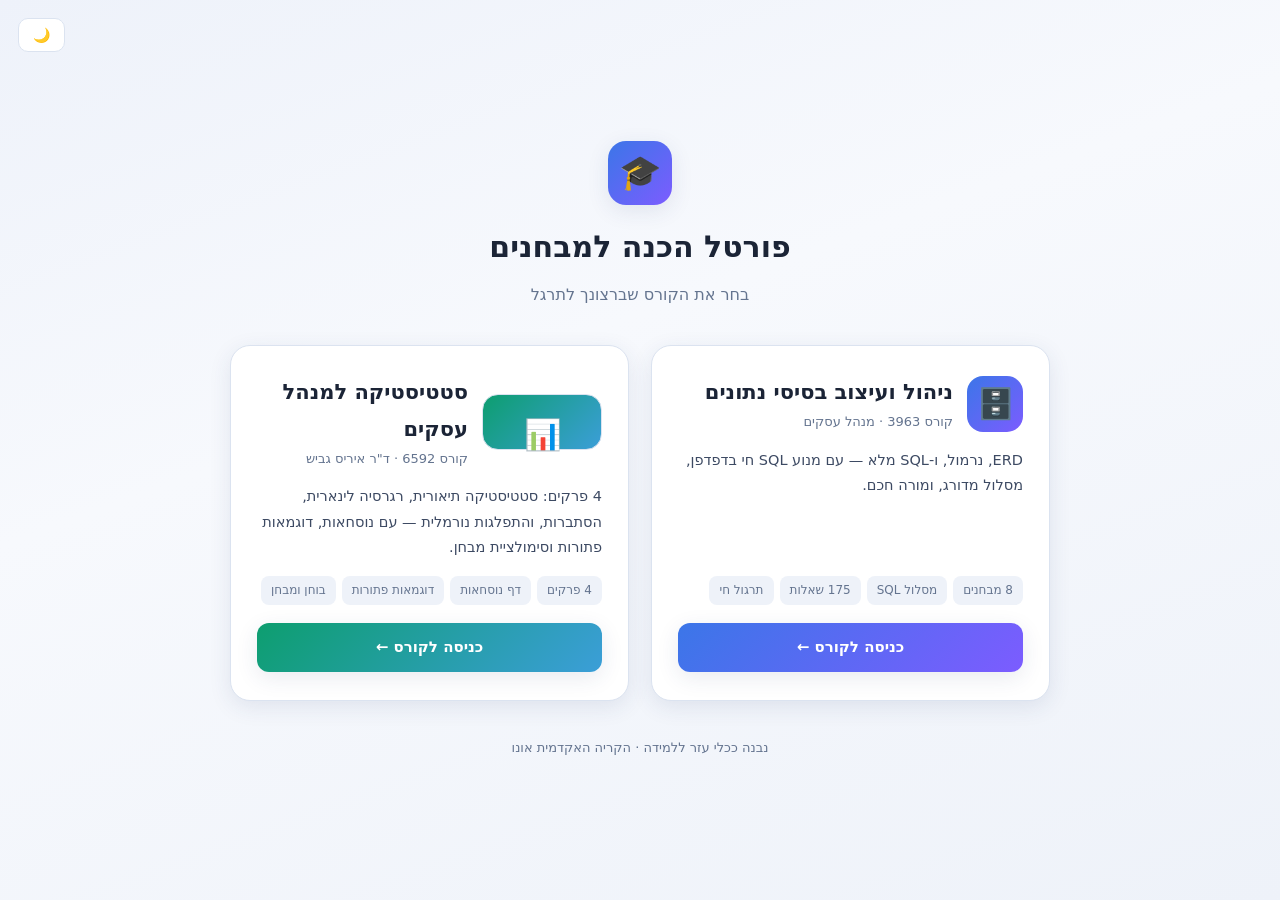
==== commit 2ed219b4: "פורטל רב-קורסי: מסך בחירת קורס + הוספת קורס סטטיסטיקה (6592) עם 4 פרקים, נוסחאות, דוגמאות ובוחן" ====
--- a/index.html
+++ b/index.html
@@ -1,247 +1,65 @@
-﻿<!DOCTYPE html>
+<!DOCTYPE html>
 <html lang="he" dir="rtl">
 <head>
   <meta charset="UTF-8">
   <meta name="viewport" content="width=device-width, initial-scale=1.0">
-  <title>פורטל מבחן · ניהול ועיצוב בסיסי נתונים</title>
-  <link rel="stylesheet" href="css/styles.css?v=16">
+  <title>פורטל למידה · בחירת קורס</title>
+  <link rel="stylesheet" href="css/styles.css?v=17">
 </head>
 <body>
 
-<header class="top">
-  <div class="top-inner">
-    <div class="brand">
-      <div class="logo">🗄️</div>
-      <div>
-        <h1>ניהול ועיצוב בסיסי נתונים</h1>
-        <p>פורטל הכנה למבחן · קורס 3963</p>
-      </div>
-    </div>
-    <nav class="tabs">
-      <button data-view="home" class="active">🏠 בית</button>
-      <button data-view="topics">📚 סיכומים</button>
-      <button data-view="examples">✍️ דוגמאות פתורות</button>
-      <button data-view="flashcards">🎴 כרטיסיות</button>
-      <button data-view="quiz">❓ בוחן</button>
-      <button data-view="sqllevels">🎮 מסלול SQL</button>
-      <button data-view="sql">💻 תרגול SQL</button>
-      <button data-view="exam">📝 סימולציה</button>
-    </nav>
-    <button class="theme-btn" id="themeBtn" title="החלף ערכת נושא">🌙</button>
+<button class="theme-btn picker-theme" id="themeBtn" title="החלף ערכת נושא">🌙</button>
+
+<div class="picker-wrap">
+  <div class="picker-head">
+    <div class="picker-logo">🎓</div>
+    <h1>פורטל הכנה למבחנים</h1>
+    <p>בחר את הקורס שברצונך לתרגל</p>
   </div>
-</header>
 
-<main>
+  <div class="picker-grid">
 
-  <!-- ============ בית ============ -->
-  <section id="view-home" class="view active">
-    <div class="hero">
-      <h2>מרכז הבקרה שלך למבחן 🎯</h2>
-      <p>עקוב אחרי ההתקדמות, למד לפי המסלול המומלץ, ותרגל עד שאתה מוכן ל-100.</p>
-      <div class="ready-wrap">
-        <div class="ready-num"><span id="readyPct">0%</span><small>מוכנות למבחן</small></div>
-        <div class="ready-bar"><i id="readyBar"></i></div>
-      </div>
-      <div class="stat-row">
-        <div class="stat"><div class="num" id="statTopics">0</div><div class="lbl">נושאים שנקראו</div></div>
-        <div class="stat"><div class="num" id="statQuiz">0</div><div class="lbl">שאלות נכונות</div></div>
-        <div class="stat"><div class="num" id="statSql">0</div><div class="lbl">תרגילי SQL שנפתרו</div></div>
-        <div class="stat"><div class="num" id="statLevels">0</div><div class="lbl">רמות SQL שהושלמו</div></div>
-        <div class="stat"><div class="num" id="statExam">0</div><div class="lbl">ציון סימולציה הטוב</div></div>
-      </div>
-    </div>
-
-    <div class="home-grid">
-      <div>
-        <h3 class="sec-h">🧭 מסלול הלמידה</h3>
-        <div id="pathList" class="path-list"></div>
-      </div>
-      <div>
-        <h3 class="sec-h">📉 ניתוח חוזקות וחולשות</h3>
-        <div class="card" id="weakTopics"></div>
-        <h3 class="sec-h" style="margin-top:16px">🔥 דגשים חמים למבחן</h3>
-        <div class="card"><ul id="tipsList" class="tips"></ul></div>
-        <div class="card" style="margin-top:14px">
-          <h3 style="margin:0 0 8px">📋 מבנה המבחן</h3>
-          <ul class="exam-struct">
-            <li><b>חלק א׳</b> — 15 שאלות אמריקאיות (75 נק')</li>
-            <li><b>חלק ב׳</b> — 5 שאלות SQL (25 נק')</li>
-          </ul>
-          <button class="btn ghost small" id="resetProg" style="margin-top:8px">🗑 אפס התקדמות</button>
+    <a class="course-card db" href="db.html">
+      <div class="cc-top">
+        <div class="cc-ic db">🗄️</div>
+        <div>
+          <h2>ניהול ועיצוב בסיסי נתונים</h2>
+          <div class="cc-code">קורס 3963 · מנהל עסקים</div>
         </div>
       </div>
-    </div>
-  </section>
+      <p class="cc-desc">ERD, נרמול, ו-SQL מלא — עם מנוע SQL חי בדפדפן, מסלול מדורג, ומורה חכם.</p>
+      <div class="cc-feats"><span>8 מבחנים</span><span>מסלול SQL</span><span>175 שאלות</span><span>תרגול חי</span></div>
+      <span class="cc-go">כניסה לקורס ←</span>
+    </a>
 
-  <!-- ============ סיכומים ============ -->
-  <section id="view-topics" class="view">
-    <h2 class="view-title">📚 סיכומי נושאים</h2>
-    <p class="subtitle">בחרו נושא לקריאה ממוקדת. שימו לב לתיבות "🎯 דגשים למבחן".</p>
-    <div class="topic-nav" id="topicNav"></div>
-    <div class="topic-body" id="topicBody"></div>
-  </section>
-
-  <!-- ============ דוגמאות פתורות ============ -->
-  <section id="view-examples" class="view">
-    <h2 class="view-title">✍️ דוגמאות פתורות — שלב אחר שלב</h2>
-    <p class="subtitle">פתרונות מלאים לנושאים הקשים: המרת ERD ל-DSD, נרמול, ובניית שאילתת SQL.</p>
-    <div id="examplesBody"></div>
-  </section>
-
-  <!-- ============ כרטיסיות ============ -->
-  <section id="view-flashcards" class="view">
-    <h2 class="view-title">🎴 כרטיסיות זיכרון</h2>
-    <p class="subtitle">לחצו על הכרטיס כדי להפוך אותו. מצוין לחזרה מהירה לפני המבחן.</p>
-    <div class="fc-controls">
-      <button class="btn ghost small" id="fcPrev">→ הקודם</button>
-      <span id="fcCounter" style="font-weight:700"></span>
-      <button class="btn ghost small" id="fcNext">הבא ←</button>
-      <button class="btn small" id="fcShuffle">🔀 ערבב</button>
-      <button class="btn ghost small" id="fcMode">🔁 רק מה שעוד לא ידוע</button>
-    </div>
-    <div class="flashcard">
-      <div class="fc-inner" id="fcInner">
-        <div class="fc-face fc-front"><div class="tag">מושג <span id="fcKnownBadge" class="fc-badge">✓ ידוע</span></div><div class="txt" id="fcFrontTxt"></div><div class="fc-hint">לחצו להצגת ההסבר</div></div>
-        <div class="fc-face fc-back"><div class="tag">הסבר</div><div class="txt" id="fcBackTxt"></div></div>
-      </div>
-    </div>
-    <div class="fc-actions">
-      <button class="btn small" id="fcKnow" style="background:linear-gradient(135deg,var(--good),#1ba273)">✓ ידעתי</button>
-      <button class="btn ghost small" id="fcDontKnow">✗ עוד לא — הצג שוב בקרוב</button>
-    </div>
-  </section>
-
-  <!-- ============ בוחן ============ -->
-  <section id="view-quiz" class="view">
-    <h2 class="view-title">❓ בוחן אמריקאי</h2>
-    <p class="subtitle">מאגר של עשרות שאלות. סננו לפי נושא, בחרו תשובה וקבלו הסבר מיידי.</p>
-    <div class="topic-nav" id="quizFilters"></div>
-    <div id="quizResult"></div>
-    <div id="quizBody"></div>
-    <div class="scorebar">
-      <span id="quizScore" style="font-weight:700"></span>
-      <button class="btn ghost small" id="quizRestart">🔄 אתחל בוחן</button>
-    </div>
-  </section>
-
-  <!-- ============ מסלול SQL מדורג ============ -->
-  <section id="view-sqllevels" class="view">
-    <h2 class="view-title">🎮 מסלול SQL מדורג</h2>
-    <p class="subtitle">14 רמות ננעלות — כל רמה עם שיעור קצר והרבה תרגול. פותרים הכל, פותחים את הבאה. כך החומר ישב לך לעומק.</p>
-    <div class="levels-topbar">
-      <span id="levelsProgress"></span>
-      <div class="levels-progbar"><i id="levelsProgBar"></i></div>
-    </div>
-    <div id="levelsGrid" class="levels-grid"></div>
-    <div id="levelDetail" class="hidden"></div>
-  </section>
-
-  <!-- ============ תרגול SQL ============ -->
-  <section id="view-sql" class="view">
-    <h2 class="view-title">💻 מגרש תרגול SQL</h2>
-    <p class="subtitle">כתבו שאילתה, הריצו על בסיס נתונים אמיתי, ובדקו אוטומטית מול הפתרון.</p>
-    <div class="topic-nav" id="sqlFilters" style="margin-bottom:14px"></div>
-    <div class="sql-layout">
-      <aside class="sql-side">
-        <h4>בחר שאלה</h4>
-        <div id="sqlQList"></div>
-        <h4 style="margin-top:16px">טבלאות זמינות</h4>
-        <div class="tbl-list" id="tblList"></div>
-      </aside>
-      <div class="sql-main">
-        <div class="prompt-box">
-          <div class="q-title" id="sqlPromptTitle"></div>
-          <div id="sqlPromptText"></div>
-          <div id="sqlTablePreview"></div>
-        </div>
-        <textarea id="sqlInput" placeholder="-- כתבו כאן את השאילתה שלכם&#10;SELECT * FROM Students;" spellcheck="false"></textarea>
-        <div class="sql-actions">
-          <button class="btn" id="sqlRun" title="Ctrl+Enter">▶ הרץ</button>
-          <button class="btn" id="sqlCheck" style="background:linear-gradient(135deg,var(--good),#1ba273)">✓ בדוק תשובה</button>
-          <button class="btn ghost small" id="sqlExpectBtn">🎯 תוצאה רצויה</button>
-          <button class="btn ghost small" id="sqlHintBtn">💡 רמז</button>
-          <button class="btn ghost small" id="sqlSolBtn">👁 הצג פתרון</button>
-          <button class="btn ghost small" id="sqlReset">🗑 נקה</button>
-        </div>
-        <div class="kbd-hint">⌨ Ctrl+Enter — הרצה מהירה</div>
-        <div id="sqlHint" style="color:var(--warn);font-size:14px"></div>
-        <div id="sqlLint"></div>
-        <div class="feedback" id="sqlFeedback"></div>
-        <pre class="sol-box" id="sqlSolution"></pre>
-        <div class="alt-sol" id="sqlAltSolutions"></div>
-        <div class="result-wrap" id="sqlResult"></div>
-        <div class="engine-status" id="engineStatus"></div>
-      </div>
-    </div>
-  </section>
-
-  <!-- ============ סימולציה ============ -->
-  <section id="view-exam" class="view">
-    <h2 class="view-title">📝 סימולציית מבחן מלאה</h2>
-    <div id="examIntro">
-      <p class="subtitle" style="text-align:center">שמונה מבחנים מלאים בתנאי אמת — אין משוב תוך כדי, הציון וההסברים מוצגים בסיום.</p>
-      <div class="exam-pick">
-        <div class="card">
-          <h3>📄 מבחן לדוגמה 1</h3>
-          <p>המבחן הרשמי לדוגמה מהקורס.<br>15 שאלות אמריקאיות (75 נק') + 5 שאלות SQL (25 נק').</p>
-          <button class="btn" id="examStart1">🚀 התחל מבחן 1</button>
-        </div>
-        <div class="card">
-          <h3>📄 מבחן תרגול 2</h3>
-          <p>מבחן התרגול הנוסף שקיבלתם.<br>17 שאלות אמריקאיות + 5 שאלות SQL (ציון מנורמל ל-100).</p>
-          <button class="btn" id="examStart2">🚀 התחל מבחן 2</button>
-        </div>
-        <div class="card">
-          <h3>📄 מבחן תרגול 3</h3>
-          <p>מבחן נוסף במתכונת המבחן האמיתי — תרחישים חדשים.<br>15 שאלות אמריקאיות (75 נק') + 5 שאלות SQL (25 נק').</p>
-          <button class="btn" id="examStart3">🚀 התחל מבחן 3</button>
-        </div>
-        <div class="card">
-          <h3>📄 מבחן תרגול 4</h3>
-          <p>מבחן רביעי במתכונת המבחן האמיתי — תרחישים חדשים.<br>15 שאלות אמריקאיות (75 נק') + 5 שאלות SQL (25 נק').</p>
-          <button class="btn" id="examStart4">🚀 התחל מבחן 4</button>
-        </div>
-        <div class="card">
-          <h3>📄 מבחן תרגול 5</h3>
-          <p>מבחן חמישי במתכונת המבחן האמיתי — תרחישים חדשים.<br>15 שאלות אמריקאיות (75 נק') + 5 שאלות SQL (25 נק').</p>
-          <button class="btn" id="examStart5">🚀 התחל מבחן 5</button>
-        </div>
-        <div class="card">
-          <h3>📄 מבחן תרגול 6</h3>
-          <p>מבחן שישי במתכונת המבחן האמיתי — תרחישים חדשים.<br>15 שאלות אמריקאיות (75 נק') + 5 שאלות SQL (25 נק').</p>
-          <button class="btn" id="examStart6">🚀 התחל מבחן 6</button>
-        </div>
-        <div class="card">
-          <h3>📄 מבחן תרגול 7</h3>
-          <p>מבחן שביעי במתכונת המבחן האמיתי — תרחישים חדשים.<br>15 שאלות אמריקאיות (75 נק') + 5 שאלות SQL (25 נק').</p>
-          <button class="btn" id="examStart7">🚀 התחל מבחן 7</button>
-        </div>
-        <div class="card">
-          <h3>📄 מבחן תרגול 8</h3>
-          <p>מבחן שמיני במתכונת המבחן האמיתי — תרחישים חדשים.<br>15 שאלות אמריקאיות (75 נק') + 5 שאלות SQL (25 נק').</p>
-          <button class="btn" id="examStart8">🚀 התחל מבחן 8</button>
+    <a class="course-card stat" href="stat.html">
+      <div class="cc-top">
+        <div class="cc-ic stat">📊</div>
+        <div>
+          <h2>סטטיסטיקה למנהל עסקים</h2>
+          <div class="cc-code">קורס 6592 · ד"ר איריס גביש</div>
         </div>
       </div>
-    </div>
-    <div id="examRun" class="hidden">
-      <div class="scorebar" style="position:sticky;top:72px;margin:0 0 18px;border-radius:14px;border:1px solid var(--line)">
-        <span>⏱ זמן: <span class="exam-timer" id="examTimer">00:00</span></span>
-        <button class="btn small" id="examFinishBtn">סיים והצג ציון</button>
-        <button class="btn ghost small hidden" id="examRestartBtn">↺ מבחן חדש</button>
-      </div>
-      <div id="examResult"></div>
-      <div id="examBody"></div>
-    </div>
-  </section>
+      <p class="cc-desc">4 פרקים: סטטיסטיקה תיאורית, רגרסיה לינארית, הסתברות, והתפלגות נורמלית — עם נוסחאות, דוגמאות פתורות וסימולציית מבחן.</p>
+      <div class="cc-feats"><span>4 פרקים</span><span>דף נוסחאות</span><span>דוגמאות פתורות</span><span>בוחן ומבחן</span></div>
+      <span class="cc-go">כניסה לקורס ←</span>
+    </a>
 
-</main>
+  </div>
 
-<footer>נבנה ככלי עזר ללמידה · ניהול ועיצוב בסיסי נתונים (3963) · התוכן מבוסס על חומרי הקורס</footer>
+  <div class="picker-foot">נבנה ככלי עזר ללמידה · הקריה האקדמית אונו</div>
+</div>
 
-<script src="js/content.js?v=16"></script>
-<script src="js/questions.js?v=16"></script>
-<script src="js/sqldata.js?v=16"></script>
-<script src="js/sqllevels.js?v=16"></script>
-<script src="js/app.js?v=16"></script>
+<script>
+  // מתג ערכת נושא (עצמאי — לא תלוי בשאר האפליקציה)
+  (function(){
+    const TKEY='bdportal_theme';
+    function apply(t){ document.documentElement.dataset.theme=t; try{localStorage.setItem(TKEY,t);}catch(e){}
+      document.getElementById('themeBtn').textContent = t==='dark'?'☀️':'🌙'; }
+    apply((()=>{ try{return localStorage.getItem(TKEY)||'light';}catch(e){return 'light';} })());
+    document.getElementById('themeBtn').onclick = () =>
+      apply(document.documentElement.dataset.theme==='dark'?'light':'dark');
+  })();
+</script>
 </body>
 </html>
--- a/css/styles.css
+++ b/css/styles.css
@@ -341,3 +341,47 @@
 .exam-pick .card{text-align:center}
 .exam-pick .card h3{margin-top:0}
 .exam-pick .card p{color:var(--muted);font-size:14px;min-height:60px}
+
+/* ---------- מסך בחירת קורס ---------- */
+.course-switch{text-decoration:none;display:grid;place-items:center}
+.picker-wrap{min-height:100vh;display:flex;flex-direction:column;align-items:center;justify-content:center;padding:40px 20px}
+.picker-head{text-align:center;margin-bottom:36px}
+.picker-logo{width:64px;height:64px;border-radius:18px;background:linear-gradient(135deg,var(--accent),var(--accent2));
+  display:grid;place-items:center;font-size:34px;margin:0 auto 16px;box-shadow:var(--shadow)}
+.picker-head h1{font-size:30px;margin:0 0 8px}
+.picker-head p{color:var(--muted);margin:0;font-size:16px}
+.picker-grid{display:grid;grid-template-columns:repeat(auto-fit,minmax(300px,1fr));gap:22px;max-width:820px;width:100%}
+.course-card{background:var(--card);border:1px solid var(--line);border-radius:20px;padding:28px 26px;
+  box-shadow:var(--shadow);cursor:pointer;transition:.18s;text-decoration:none;color:inherit;display:flex;flex-direction:column}
+.course-card:hover{transform:translateY(-5px);border-color:var(--accent);box-shadow:0 14px 40px rgba(40,60,110,.18)}
+.course-card .cc-top{display:flex;align-items:center;gap:14px;margin-bottom:14px}
+.course-card .cc-ic{width:56px;height:56px;border-radius:16px;display:grid;place-items:center;font-size:30px;flex-shrink:0}
+.course-card .cc-ic.db{background:linear-gradient(135deg,#3b76e8,#7c5cff)}
+.course-card .cc-ic.stat{background:linear-gradient(135deg,#0d9e6f,#3b9ed8)}
+.course-card h2{margin:0;font-size:21px}
+.course-card .cc-code{font-size:13px;color:var(--muted)}
+.course-card .cc-desc{color:var(--ink2);font-size:14.5px;margin:0 0 16px;flex:1}
+.course-card .cc-feats{display:flex;flex-wrap:wrap;gap:6px;margin-bottom:18px}
+.course-card .cc-feats span{background:var(--card2);color:var(--muted);font-size:12px;padding:4px 10px;border-radius:8px}
+.course-card .cc-go{display:inline-flex;align-items:center;justify-content:center;gap:6px;
+  background:linear-gradient(135deg,var(--accent),var(--accent2));color:#fff;font-weight:700;
+  padding:11px 18px;border-radius:12px;font-size:15px;box-shadow:var(--shadow)}
+.course-card.stat .cc-go{background:linear-gradient(135deg,#0d9e6f,#3b9ed8)}
+.picker-foot{margin-top:36px;color:var(--muted);font-size:13px;text-align:center}
+.picker-theme{position:fixed;top:18px;left:18px}
+
+/* ---------- סטטיסטיקה: נוסחאות ודוגמאות ---------- */
+.formula-card{background:var(--card2);border:1px solid var(--line);border-radius:12px;padding:14px 16px;margin:10px 0}
+.formula-card .fc-name{font-weight:700;color:var(--accent);margin-bottom:6px;font-size:15px}
+.formula{background:var(--card);border:1px dashed var(--line);border-radius:10px;padding:10px 14px;
+  font-family:"Cambria Math","Times New Roman",serif;font-size:17px;direction:ltr;text-align:center;overflow-x:auto}
+.formula-note{color:var(--muted);font-size:13px;margin-top:6px}
+.stat-steps{counter-reset:st;list-style:none;padding:0;margin:8px 0 0}
+.stat-steps li{position:relative;padding:0 44px 18px 0;border-inline-start:2px dashed var(--line);margin-inline-start:16px}
+.stat-steps li:last-child{border-inline-start:2px solid transparent}
+.stat-steps li::before{counter-increment:st;content:counter(st);position:absolute;right:-16px;top:0;
+  width:30px;height:30px;border-radius:50%;background:linear-gradient(135deg,var(--good),#3b9ed8);
+  color:#fff;display:grid;place-items:center;font-weight:800;font-size:14px}
+.stat-steps .wex-h{font-weight:700;font-size:16px;margin-bottom:6px}
+.stat-steps .calc{background:var(--code-bg);color:#cfe3ff;border-radius:8px;padding:8px 12px;margin:6px 0;
+  direction:ltr;text-align:left;font-family:Consolas,monospace;font-size:14px;overflow-x:auto}
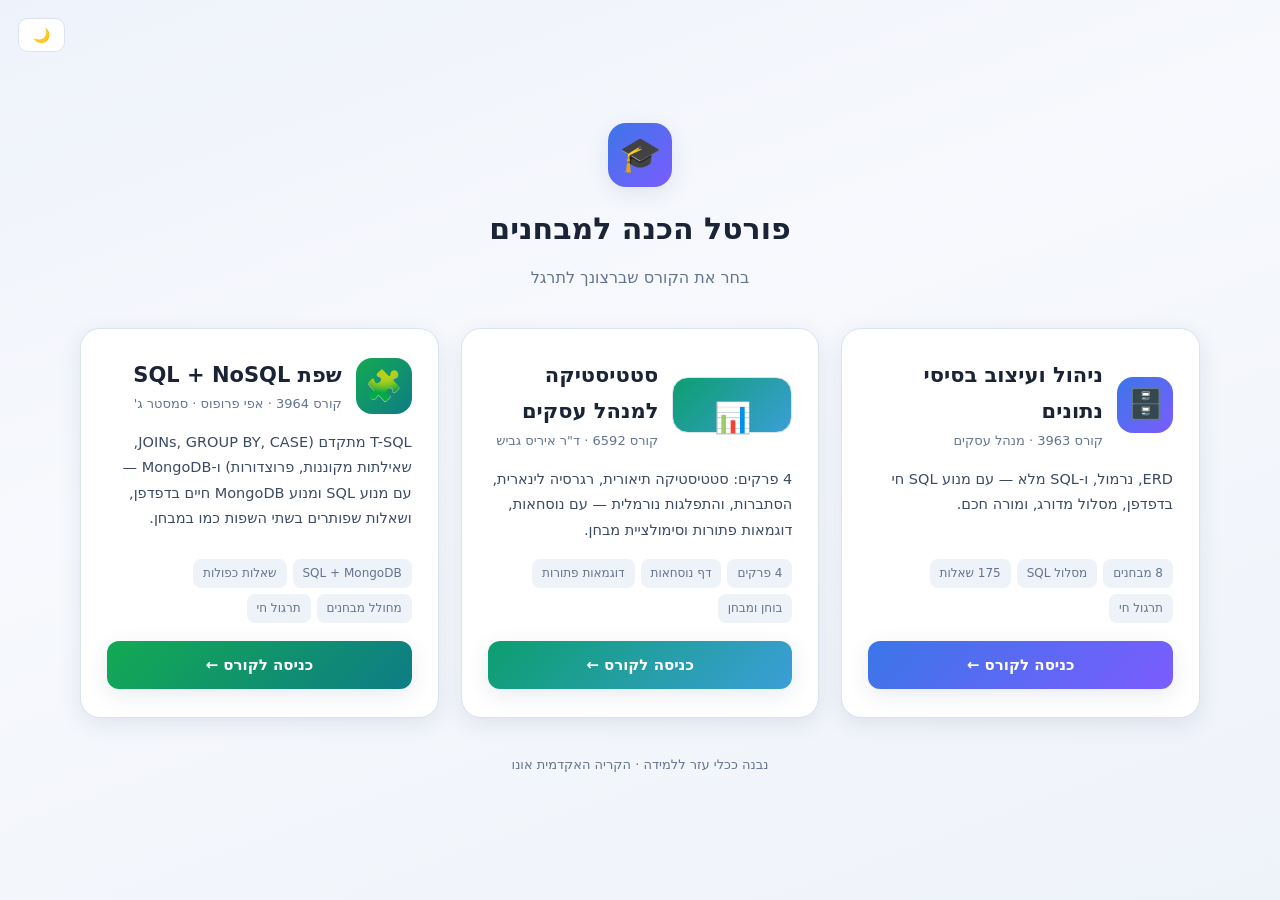
==== commit 4dc5ece6: "קורס 3964 — שפת SQL + NoSQL: פורטל הכנה מלא למבחן - sql.html: קלף קורס שלישי במסך הבחירה - מנוע SQL " ====
--- a/index.html
+++ b/index.html
@@ -4,7 +4,7 @@
   <meta charset="UTF-8">
   <meta name="viewport" content="width=device-width, initial-scale=1.0">
   <title>פורטל למידה · בחירת קורס</title>
-  <link rel="stylesheet" href="css/styles.css?v=17">
+  <link rel="stylesheet" href="css/styles.css?v=20">
 </head>
 <body>
 
@@ -45,6 +45,19 @@
       <span class="cc-go">כניסה לקורס ←</span>
     </a>
 
+    <a class="course-card sql" href="sql.html">
+      <div class="cc-top">
+        <div class="cc-ic sql">🧩</div>
+        <div>
+          <h2>שפת SQL + NoSQL</h2>
+          <div class="cc-code">קורס 3964 · אפי פרופוס · סמסטר ג'</div>
+        </div>
+      </div>
+      <p class="cc-desc">T-SQL מתקדם (JOINs, GROUP BY, CASE, שאילתות מקוננות, פרוצדורות) ו-MongoDB — עם מנוע SQL ומנוע MongoDB חיים בדפדפן, ושאלות שפותרים בשתי השפות כמו במבחן.</p>
+      <div class="cc-feats"><span>SQL + MongoDB</span><span>שאלות כפולות</span><span>מחולל מבחנים</span><span>תרגול חי</span></div>
+      <span class="cc-go">כניסה לקורס ←</span>
+    </a>
+
   </div>
 
   <div class="picker-foot">נבנה ככלי עזר ללמידה · הקריה האקדמית אונו</div>
--- a/css/styles.css
+++ b/css/styles.css
@@ -350,7 +350,7 @@
   display:grid;place-items:center;font-size:34px;margin:0 auto 16px;box-shadow:var(--shadow)}
 .picker-head h1{font-size:30px;margin:0 0 8px}
 .picker-head p{color:var(--muted);margin:0;font-size:16px}
-.picker-grid{display:grid;grid-template-columns:repeat(auto-fit,minmax(300px,1fr));gap:22px;max-width:820px;width:100%}
+.picker-grid{display:grid;grid-template-columns:repeat(auto-fit,minmax(290px,1fr));gap:22px;max-width:1120px;width:100%}
 .course-card{background:var(--card);border:1px solid var(--line);border-radius:20px;padding:28px 26px;
   box-shadow:var(--shadow);cursor:pointer;transition:.18s;text-decoration:none;color:inherit;display:flex;flex-direction:column}
 .course-card:hover{transform:translateY(-5px);border-color:var(--accent);box-shadow:0 14px 40px rgba(40,60,110,.18)}
@@ -385,3 +385,116 @@
 .stat-steps .wex-h{font-weight:700;font-size:16px;margin-bottom:6px}
 .stat-steps .calc{background:var(--code-bg);color:#cfe3ff;border-radius:8px;padding:8px 12px;margin:6px 0;
   direction:ltr;text-align:left;font-family:Consolas,monospace;font-size:14px;overflow-x:auto}
+
+/* ============================================================
+   קורס 3964 — שפת SQL + NoSQL
+   ============================================================ */
+.course-card .cc-ic.sql{background:linear-gradient(135deg,#13aa52,#0e7c86)}
+.course-card.sql .cc-go{background:linear-gradient(135deg,#13aa52,#0e7c86)}
+.brand .logo.sql-logo{background:linear-gradient(135deg,#13aa52,#0e7c86)}
+
+/* תאימות לשמות מחלקות בתוכן */
+.p-sql .topic-body .tip-box,.p-sql .topic-body .callout{background:rgba(79,140,255,.12);border-inline-start:4px solid var(--accent);padding:12px 14px;border-radius:10px;margin:12px 0}
+.p-sql .topic-body .warn-box,.p-sql .topic-body .callout.warn{background:rgba(255,180,84,.12);border-inline-start:4px solid var(--warn);padding:12px 14px;border-radius:10px;margin:12px 0}
+.p-sql .topic-body .callout.good{background:rgba(35,201,139,.12);border-inline-start-color:var(--good)}
+.p-sql .topic-body h4{margin:18px 0 8px;font-size:16.5px;color:var(--ink)}
+.p-sql .topic-body table.mini,.p-sql .topic-body table.mini-table,.p-sql .topic-body table.dict-table{width:100%;border-collapse:collapse;margin:10px 0;font-size:14px}
+.p-sql .topic-body table.mini th,.p-sql .topic-body table.mini td,.p-sql .topic-body table.mini-table td,.p-sql .topic-body table.mini-table th,
+.p-sql .topic-body table.dict-table th,.p-sql .topic-body table.dict-table td{border:1px solid var(--line);padding:7px 10px;text-align:right;vertical-align:top}
+.p-sql .topic-body table.mini th,.p-sql .topic-body table.dict-table th{background:var(--card2)}
+.p-sql .topic-body td[dir="ltr"],.p-sql .topic-body th[dir="ltr"]{text-align:left}
+.p-sql .topic-body td code{white-space:pre-wrap}
+.p-sql .chap-nav-bottom{display:flex;justify-content:space-between;gap:10px;margin-top:22px;padding-top:14px;border-top:1px dashed var(--line);flex-wrap:wrap}
+
+/* מתגים ושבבי סינון */
+.track-toggle button{font-weight:700}
+.chip-row{display:flex;flex-wrap:wrap;gap:7px;margin-bottom:10px}
+.chip-row button{background:var(--card);border:1px solid var(--line);color:var(--ink);padding:7px 13px;border-radius:999px;cursor:pointer;font-family:inherit;font-size:13.5px;transition:.12s}
+.chip-row button:hover{border-color:var(--accent)}
+.chip-row button.active{background:linear-gradient(135deg,var(--accent),var(--accent2));color:#fff;border-color:transparent}
+.chip-row.small button{padding:4px 11px;font-size:12.5px}
+
+/* תרגול */
+.lab-tabs{display:flex;gap:8px;flex-wrap:wrap;margin:4px 0 18px;padding:6px;background:var(--card);border:1px solid var(--line);border-radius:14px;width:fit-content;max-width:100%}
+.lab-tabs button{background:transparent;border:none;color:var(--muted);padding:9px 16px;border-radius:10px;cursor:pointer;font-family:inherit;font-size:14.5px;font-weight:700}
+.lab-tabs button.active{background:linear-gradient(135deg,#13aa52,#0e7c86);color:#fff;box-shadow:var(--shadow)}
+.q-list{max-height:560px;overflow-y:auto;padding-inline-end:2px}
+.q-pick .qp-n{color:var(--muted);font-weight:700}
+.q-pick .badge{display:block;margin-top:3px}
+.q-pick.sandbox{border-style:dashed;font-weight:700}
+.prompt-text{font-size:15.5px;white-space:pre-wrap;line-height:1.7}
+.badge-pill{display:inline-block;font-size:11.5px;font-weight:600;background:var(--card2);color:var(--muted);padding:2px 9px;border-radius:999px;margin-inline-start:6px;vertical-align:middle}
+.badge-pill.warn{background:rgba(255,180,84,.18);color:var(--warn)}
+.code-input{width:100%;min-height:120px;background:var(--code-bg);color:#cfe3ff;border:1px solid var(--line);border-radius:12px;padding:12px 14px;
+  font-family:Consolas,"Cascadia Code",monospace;font-size:14.5px;direction:ltr;text-align:left;resize:vertical;line-height:1.6;display:block;box-sizing:border-box}
+.code-input.big{min-height:160px}
+.code-input:focus{border-color:var(--accent);outline:none}
+.code-input.ok-border{border-color:var(--good);box-shadow:0 0 0 1px var(--good)}
+.code-input.bad-border{border-color:var(--bad);box-shadow:0 0 0 1px var(--bad)}
+.ok-btn{background:linear-gradient(135deg,var(--good),#1ba273)}
+.hint-line{color:var(--warn);font-size:14px}
+.tsql-notes{font-size:12.5px;color:var(--muted);background:var(--card2);border-radius:8px;padding:6px 10px;margin:4px 0;direction:rtl}
+.sol-wrap{background:var(--card);border:1px solid var(--line);border-radius:var(--radius);padding:14px}
+.sol-label{font-size:13px;font-weight:700;color:var(--good);margin:2px 0 6px}
+.official-box{margin-top:10px;padding-top:8px;border-top:1px dashed var(--line)}
+.official-box .sol-label{color:var(--warn)}
+.sol-wrap .explain,.exam-q .explain .explain{display:block}
+.p-sql .result-wrap.slim{max-height:300px;padding:10px}
+.p-sql .result-wrap:empty{display:none}
+.res-count{font-size:12px;color:var(--muted);margin-bottom:6px}
+.result-table .null{color:var(--muted);font-style:italic}
+.json-out{background:var(--code-bg);color:#b8f5cf;border:1px solid var(--line);border-radius:10px;padding:10px 12px;margin:0;direction:ltr;text-align:left;
+  font-family:Consolas,monospace;font-size:13px;line-height:1.5;white-space:pre;overflow:auto;max-height:340px}
+.json-out.log{color:#ffd79a;margin-bottom:8px}
+.dual-grid{display:grid;grid-template-columns:1fr 1fr;gap:14px}
+@media(max-width:900px){.dual-grid{grid-template-columns:1fr}}
+.dual-col{display:flex;flex-direction:column;gap:8px;min-width:0}
+.col-title{font-weight:800;font-size:14.5px}
+.muted-sm{color:var(--muted);font-size:13px}
+
+/* דף בית */
+.home-card.done-card{border-color:var(--good)}
+.hc-sub{font-size:12.5px;color:var(--muted)}
+.ready-wrap .btn{flex-shrink:0}
+
+/* תחביר */
+.syn-grid{display:grid;grid-template-columns:repeat(auto-fill,minmax(440px,1fr));gap:16px}
+@media(max-width:560px){.syn-grid{grid-template-columns:1fr}}
+.syn-group{padding:16px 18px;overflow-x:auto}
+.syn-group.mssql{border-color:var(--warn)}
+.syn-table{width:100%;border-collapse:collapse;font-size:13.5px}
+.syn-table td,.syn-table th{border-bottom:1px solid var(--line);padding:6px 8px;vertical-align:top;text-align:right}
+.syn-table td[dir="ltr"]{text-align:left}
+.syn-table code{background:var(--code-bg);color:#7fd1ff;padding:2px 7px;border-radius:6px;font-family:Consolas,monospace;font-size:12.5px;white-space:pre-wrap;display:inline-block}
+.vs-table th{background:var(--card2)}
+
+/* סימולציה */
+.exam-modes{display:grid;grid-template-columns:repeat(auto-fit,minmax(250px,1fr));gap:16px;max-width:980px;margin:0 auto}
+.exam-mode{text-align:center;display:flex;flex-direction:column;gap:8px;position:relative}
+.exam-mode p{color:var(--muted);font-size:14px;flex:1}
+.exam-mode.featured{border:2px solid #13aa52}
+.rec-badge{position:absolute;top:-12px;inset-inline-start:50%;transform:translateX(50%);background:#13aa52;color:#fff;font-size:12px;font-weight:700;padding:3px 12px;border-radius:999px;white-space:nowrap}
+.exam-bar{position:sticky;top:72px;margin:0 0 18px;border-radius:14px;border:1px solid var(--line)}
+.exam-q{margin-bottom:16px}
+.exam-prompt{font-size:16px;font-weight:600;margin:4px 0 12px;white-space:pre-wrap}
+.exam-note{margin-bottom:16px;font-size:14px}
+.ex-out{margin-top:6px;overflow:auto;max-height:280px}
+.ex-out:empty{display:none}
+.explain.ok-exp{border-inline-start-color:var(--good);background:rgba(35,201,139,.10)}
+.mini-h{font-size:12.5px;font-weight:700;color:var(--muted);margin:8px 0 4px}
+.res-lines{color:var(--muted);font-size:14px}
+
+/* --- טקסט מעורב עברית/קוד: שבירת שורות + כיווניות לכל שורה בנפרד --- */
+.p-sql #view-quiz .quiz-q .qtext, .p-sql #examBody .quiz-q .qtext{white-space:pre-wrap;unicode-bidi:plaintext;text-align:start}
+.p-sql #view-quiz .opt, .p-sql #examBody .opt{white-space:pre-wrap}
+.prompt-text, .exam-prompt{unicode-bidi:plaintext;text-align:start}
+.p-sql #view-quiz .explain, .p-sql #examBody .explain, .sol-wrap .explain, #dualSolution .explain{white-space:pre-line;unicode-bidi:plaintext;text-align:start}
+.hint-line{white-space:pre-line}
+
+/* --- מניעת גלישה רוחבית במסכים צרים --- */
+.p-sql .sql-layout > *, .p-sql .dual-grid > *, .p-sql .sql-main > *{min-width:0}
+.p-sql .topic-body code{max-width:100%;overflow-wrap:anywhere}
+@media(max-width:640px){
+  .p-sql .topic-body table.mini, .p-sql .topic-body table.dict-table, .p-sql .topic-body table.mini-table{display:block;overflow-x:auto;max-width:100%}
+  .p-sql .topic-body section{padding:16px 14px}
+}
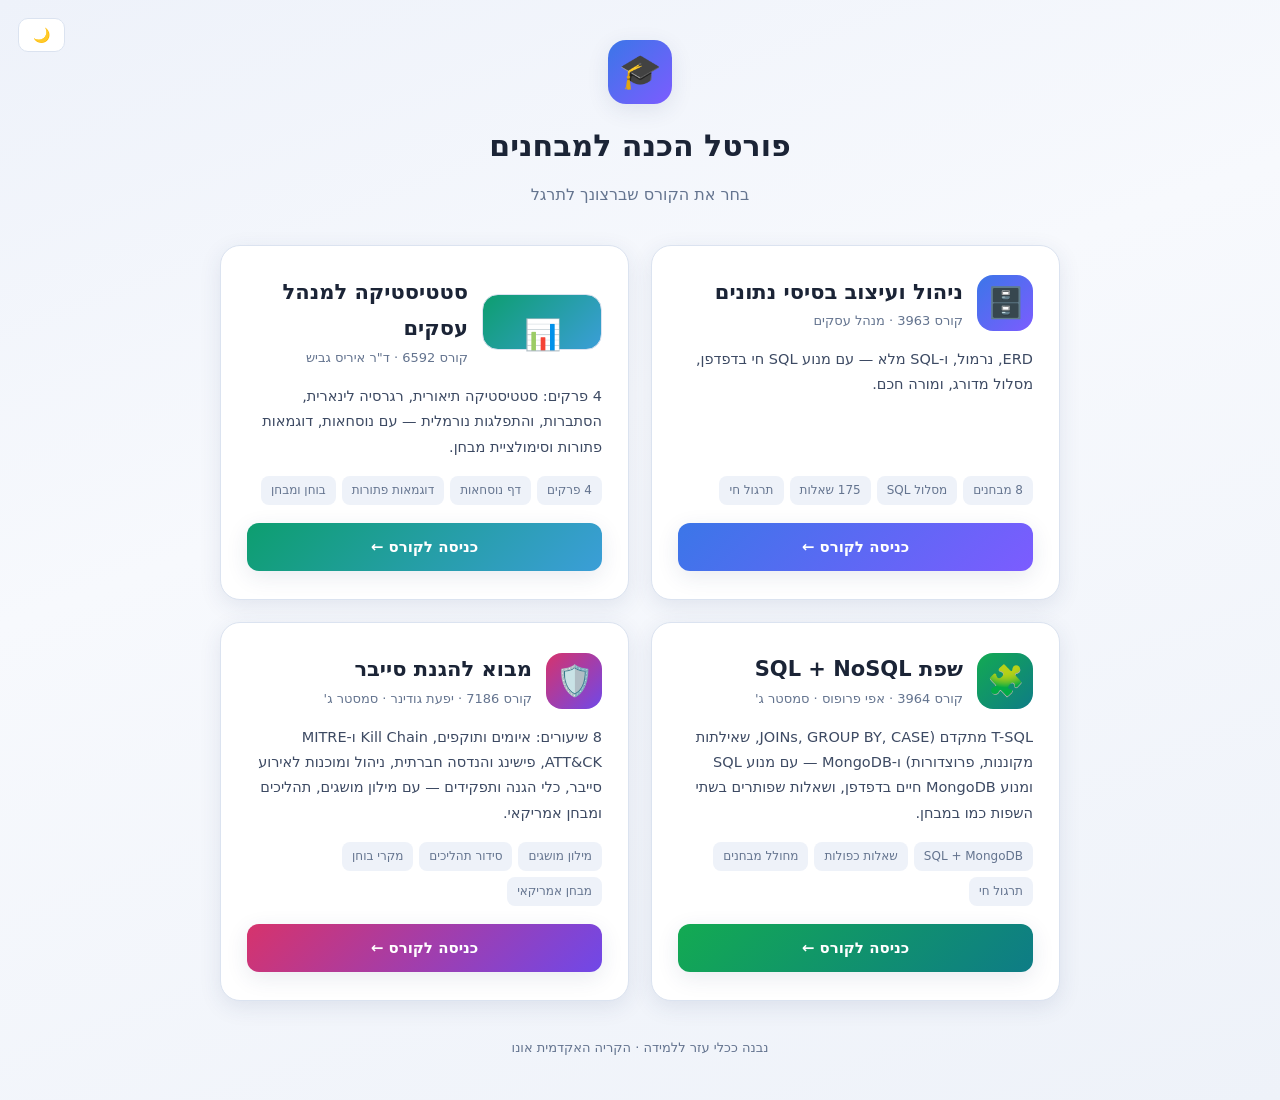
==== commit 1de54094: "קורס 7186 — מבוא להגנת סייבר: פורטל הכנה למבחן אמריקאי - cyber.html: קלף קורס רביעי במסך הבחירה (פרי" ====
--- a/index.html
+++ b/index.html
@@ -4,7 +4,7 @@
   <meta charset="UTF-8">
   <meta name="viewport" content="width=device-width, initial-scale=1.0">
   <title>פורטל למידה · בחירת קורס</title>
-  <link rel="stylesheet" href="css/styles.css?v=20">
+  <link rel="stylesheet" href="css/styles.css?v=21">
 </head>
 <body>
 
@@ -58,6 +58,19 @@
       <span class="cc-go">כניסה לקורס ←</span>
     </a>
 
+    <a class="course-card cyber" href="cyber.html">
+      <div class="cc-top">
+        <div class="cc-ic cyber">🛡️</div>
+        <div>
+          <h2>מבוא להגנת סייבר</h2>
+          <div class="cc-code">קורס 7186 · יפעת גודינר · סמסטר ג'</div>
+        </div>
+      </div>
+      <p class="cc-desc">8 שיעורים: איומים ותוקפים, Kill Chain ו-MITRE ATT&amp;CK, פישינג והנדסה חברתית, ניהול ומוכנות לאירוע סייבר, כלי הגנה ותפקידים — עם מילון מושגים, תהליכים ומבחן אמריקאי.</p>
+      <div class="cc-feats"><span>מילון מושגים</span><span>סידור תהליכים</span><span>מקרי בוחן</span><span>מבחן אמריקאי</span></div>
+      <span class="cc-go">כניסה לקורס ←</span>
+    </a>
+
   </div>
 
   <div class="picker-foot">נבנה ככלי עזר ללמידה · הקריה האקדמית אונו</div>
--- a/css/styles.css
+++ b/css/styles.css
@@ -350,7 +350,7 @@
   display:grid;place-items:center;font-size:34px;margin:0 auto 16px;box-shadow:var(--shadow)}
 .picker-head h1{font-size:30px;margin:0 0 8px}
 .picker-head p{color:var(--muted);margin:0;font-size:16px}
-.picker-grid{display:grid;grid-template-columns:repeat(auto-fit,minmax(290px,1fr));gap:22px;max-width:1120px;width:100%}
+.picker-grid{display:grid;grid-template-columns:repeat(auto-fit,minmax(290px,1fr));gap:22px;max-width:840px;width:100%}
 .course-card{background:var(--card);border:1px solid var(--line);border-radius:20px;padding:28px 26px;
   box-shadow:var(--shadow);cursor:pointer;transition:.18s;text-decoration:none;color:inherit;display:flex;flex-direction:column}
 .course-card:hover{transform:translateY(-5px);border-color:var(--accent);box-shadow:0 14px 40px rgba(40,60,110,.18)}
@@ -498,3 +498,90 @@
   .p-sql .topic-body table.mini, .p-sql .topic-body table.dict-table, .p-sql .topic-body table.mini-table{display:block;overflow-x:auto;max-width:100%}
   .p-sql .topic-body section{padding:16px 14px}
 }
+
+/* ============================================================
+   קורס 7186 — מבוא להגנת סייבר
+   ============================================================ */
+.course-card .cc-ic.cyber{background:linear-gradient(135deg,#d6336c,#7048e8)}
+.course-card.cyber .cc-go{background:linear-gradient(135deg,#d6336c,#7048e8)}
+.brand .logo.cyber-logo{background:linear-gradient(135deg,#d6336c,#7048e8)}
+.p-cyber .cyber-hero{background:linear-gradient(135deg,rgba(214,51,108,.14),rgba(112,72,232,.14))}
+.p-cyber .lesson-cards{grid-template-columns:1fr}
+.p-cyber .home-card.done-card{border-color:var(--good)}
+.p-cyber .hc-sub{font-size:12.5px;color:var(--muted)}
+.p-cyber .topic-body h4{margin:18px 0 8px;font-size:16.5px;color:var(--ink)}
+.p-cyber .topic-body h4.lesson-sub{margin-top:28px;padding-top:14px;border-top:1px dashed var(--line);font-size:18px}
+.p-cyber .topic-body table.mini{width:100%;border-collapse:collapse;margin:10px 0;font-size:14px}
+.p-cyber .topic-body table.mini th,.p-cyber .topic-body table.mini td{border:1px solid var(--line);padding:7px 10px;text-align:right;vertical-align:top}
+.p-cyber .topic-body table.mini th{background:var(--card2)}
+.p-cyber .topic-body .callout.warn{background:rgba(255,180,84,.12);border-inline-start-color:var(--warn)}
+.p-cyber .lesson-summary{font-size:15px}
+.p-cyber .lesson-actions{margin:22px 0 4px;text-align:center}
+.p-cyber .chap-nav-bottom{display:flex;justify-content:space-between;gap:10px;margin-top:22px;padding-top:14px;border-top:1px dashed var(--line);flex-wrap:wrap}
+.p-cyber .en{font-size:12.5px;color:var(--muted);font-weight:500;direction:ltr;unicode-bidi:isolate}
+
+/* מילון מושגים */
+.gloss-tools{display:flex;gap:10px;align-items:center;flex-wrap:wrap;margin-bottom:12px}
+.gloss-search{flex:1;min-width:220px;padding:10px 14px;border-radius:11px;border:1px solid var(--line);background:var(--card);color:var(--ink);font-family:inherit;font-size:15px}
+.gloss-search:focus{outline:none;border-color:var(--accent)}
+#glossHide.active{background:linear-gradient(135deg,var(--accent),var(--accent2));color:#fff;border-color:transparent}
+.gloss-grid{display:grid;grid-template-columns:repeat(auto-fill,minmax(280px,1fr));gap:12px;margin:10px 0}
+.gloss-card{background:var(--card);border:1px solid var(--line);border-radius:14px;padding:14px 16px;box-shadow:var(--shadow);display:flex;flex-direction:column;gap:6px}
+.gloss-card.known{border-color:var(--good)}
+.gc-term{font-weight:800;font-size:16px;color:var(--ink)}
+.gc-def{color:var(--ink2);font-size:14.5px;line-height:1.65}
+.gc-ex{color:var(--muted);font-size:13px;border-inline-start:3px solid var(--line);padding-inline-start:8px}
+.gc-meta{color:var(--muted);font-size:11.5px;margin-top:auto}
+.hide-defs .gloss-card{cursor:pointer}
+.hide-defs .gloss-card .gc-def,.hide-defs .gloss-card .gc-ex{filter:blur(6px);user-select:none;transition:filter .2s}
+.hide-defs .gloss-card.reveal .gc-def,.hide-defs .gloss-card.reveal .gc-ex{filter:none}
+
+/* תהליכים */
+.proc-card{margin-bottom:16px}
+.p-cyber .topic-body .proc-card{background:var(--card2);border:1px solid var(--line);border-radius:14px;padding:14px 16px}
+.pc-head{font-size:17px;margin-bottom:4px;display:flex;flex-wrap:wrap;gap:6px;align-items:center}
+.pc-purpose{color:var(--muted);font-size:14px;margin-bottom:10px}
+.proc-flow{display:flex;flex-wrap:wrap;align-items:stretch;gap:8px}
+.proc-step{display:flex;gap:9px;align-items:flex-start;background:var(--card);border:1px solid var(--line);border-radius:12px;padding:10px 12px;flex:1 1 180px;min-width:0}
+.ps-n{width:28px;height:28px;flex-shrink:0;border-radius:50%;background:linear-gradient(135deg,#d6336c,#7048e8);color:#fff;display:grid;place-items:center;font-weight:800;font-size:14px}
+.ps-name{font-weight:700;font-size:14.5px}
+.ps-desc{color:var(--muted);font-size:13px;line-height:1.55;margin-top:2px}
+.ps-arrow{align-self:center;color:var(--muted);font-size:18px}
+@media(max-width:640px){.ps-arrow{display:none}.proc-step{flex-basis:100%}}
+.pc-actions{display:flex;gap:8px;flex-wrap:wrap;margin-top:12px}
+.badge-pill.ok{background:rgba(35,201,139,.18);color:var(--good)}
+.order-game{background:var(--card2);border:1px dashed var(--line);border-radius:12px;padding:12px;margin-top:10px}
+.og-help{font-size:14px;margin-bottom:8px}
+.og-done,.og-pool{display:flex;flex-wrap:wrap;gap:8px;margin:6px 0}
+.og-chip{background:var(--card);border:1.5px solid var(--line);color:var(--ink);padding:8px 12px;border-radius:10px;font-family:inherit;font-size:14px;cursor:pointer;transition:.12s}
+button.og-chip:hover{border-color:var(--accent)}
+.og-chip.ok{border-color:var(--good);background:rgba(35,201,139,.14);cursor:default}
+.og-chip.shake{animation:shake .35s;border-color:var(--bad)}
+@keyframes shake{0%,100%{transform:translateX(0)}25%{transform:translateX(-5px)}75%{transform:translateX(5px)}}
+.og-msg{color:var(--warn);font-size:13.5px;min-height:18px}
+
+/* מקרי בוחן */
+.case-grid{display:grid;grid-template-columns:repeat(auto-fill,minmax(320px,1fr));gap:14px}
+@media(max-width:400px){.case-grid,.gloss-grid{grid-template-columns:1fr}}
+.case-card{background:var(--card);border:1px solid var(--line);border-inline-start:4px solid #d6336c;border-radius:14px;padding:14px 16px;box-shadow:var(--shadow);display:flex;flex-direction:column;gap:6px}
+.cc-name{font-weight:800;font-size:16.5px}
+.cc-row{font-size:14px;color:var(--ink2);line-height:1.6}
+
+/* בוחן וסימולציה */
+.p-cyber .quiz-q .qtext{white-space:pre-wrap}
+.p-cyber .explain{white-space:pre-line}
+.p-cyber .explain.ok-exp{border-inline-start-color:var(--good);background:rgba(35,201,139,.10)}
+.slide-ref{color:var(--muted);font-size:12px}
+.p-cyber .cyber-fc{height:300px}
+.p-cyber .cyber-fc .fc-face .txt{font-size:18px;line-height:1.6;overflow-y:auto;max-height:200px}
+.exam-breakdown{display:grid;grid-template-columns:1fr 1fr;gap:18px}
+@media(max-width:700px){.exam-breakdown{grid-template-columns:1fr}}
+.exam-breakdown h4{margin:6px 0 8px}
+.p-cyber .weak-name{width:auto;flex:0 1 230px}
+/* 7186 — מניעת גלישה רוחבית במסכים צרים */
+.p-cyber .topic-body code{max-width:100%;overflow-wrap:anywhere}
+.p-cyber .topic-body p,.p-cyber .topic-body li,.p-cyber .gc-def,.p-cyber .cc-row{overflow-wrap:anywhere}
+@media(max-width:640px){
+  .p-cyber .topic-body table.mini{display:block;overflow-x:auto;max-width:100%}
+  .p-cyber .topic-body section{padding:16px 14px}
+}
